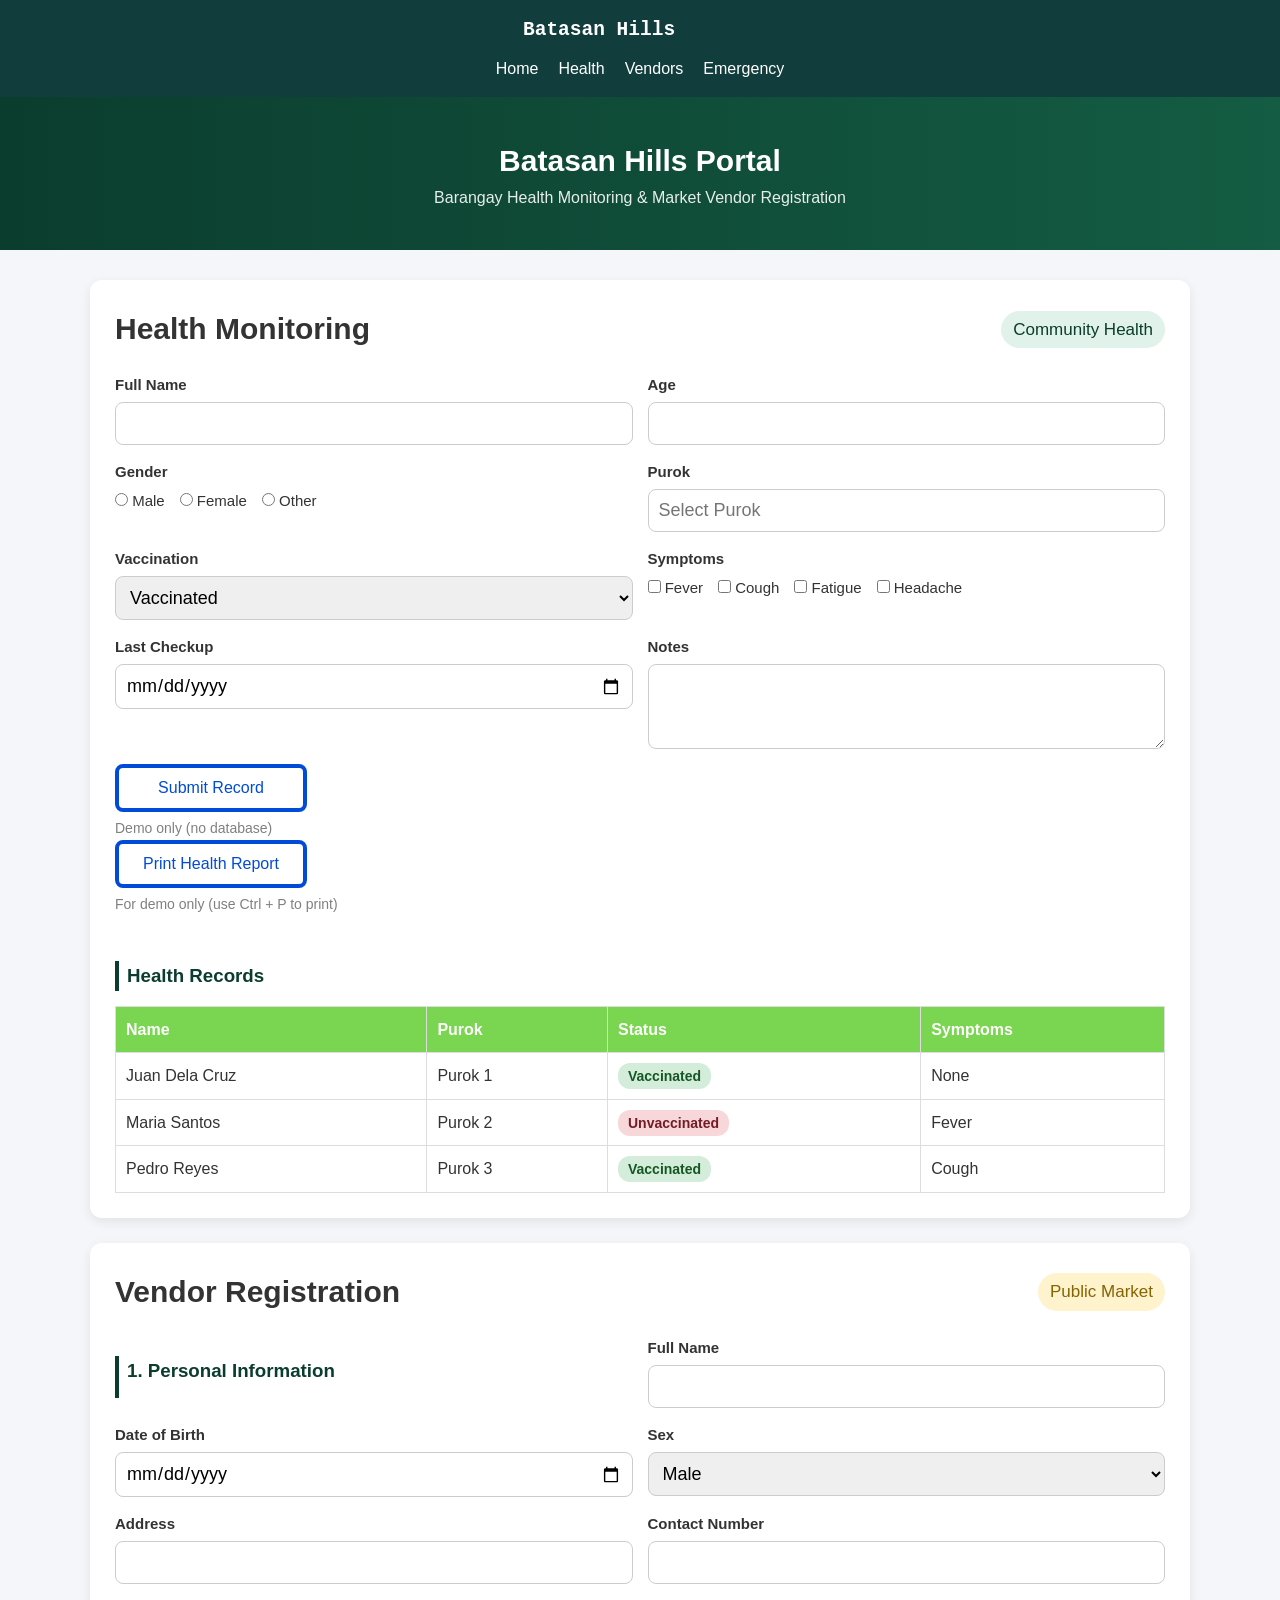
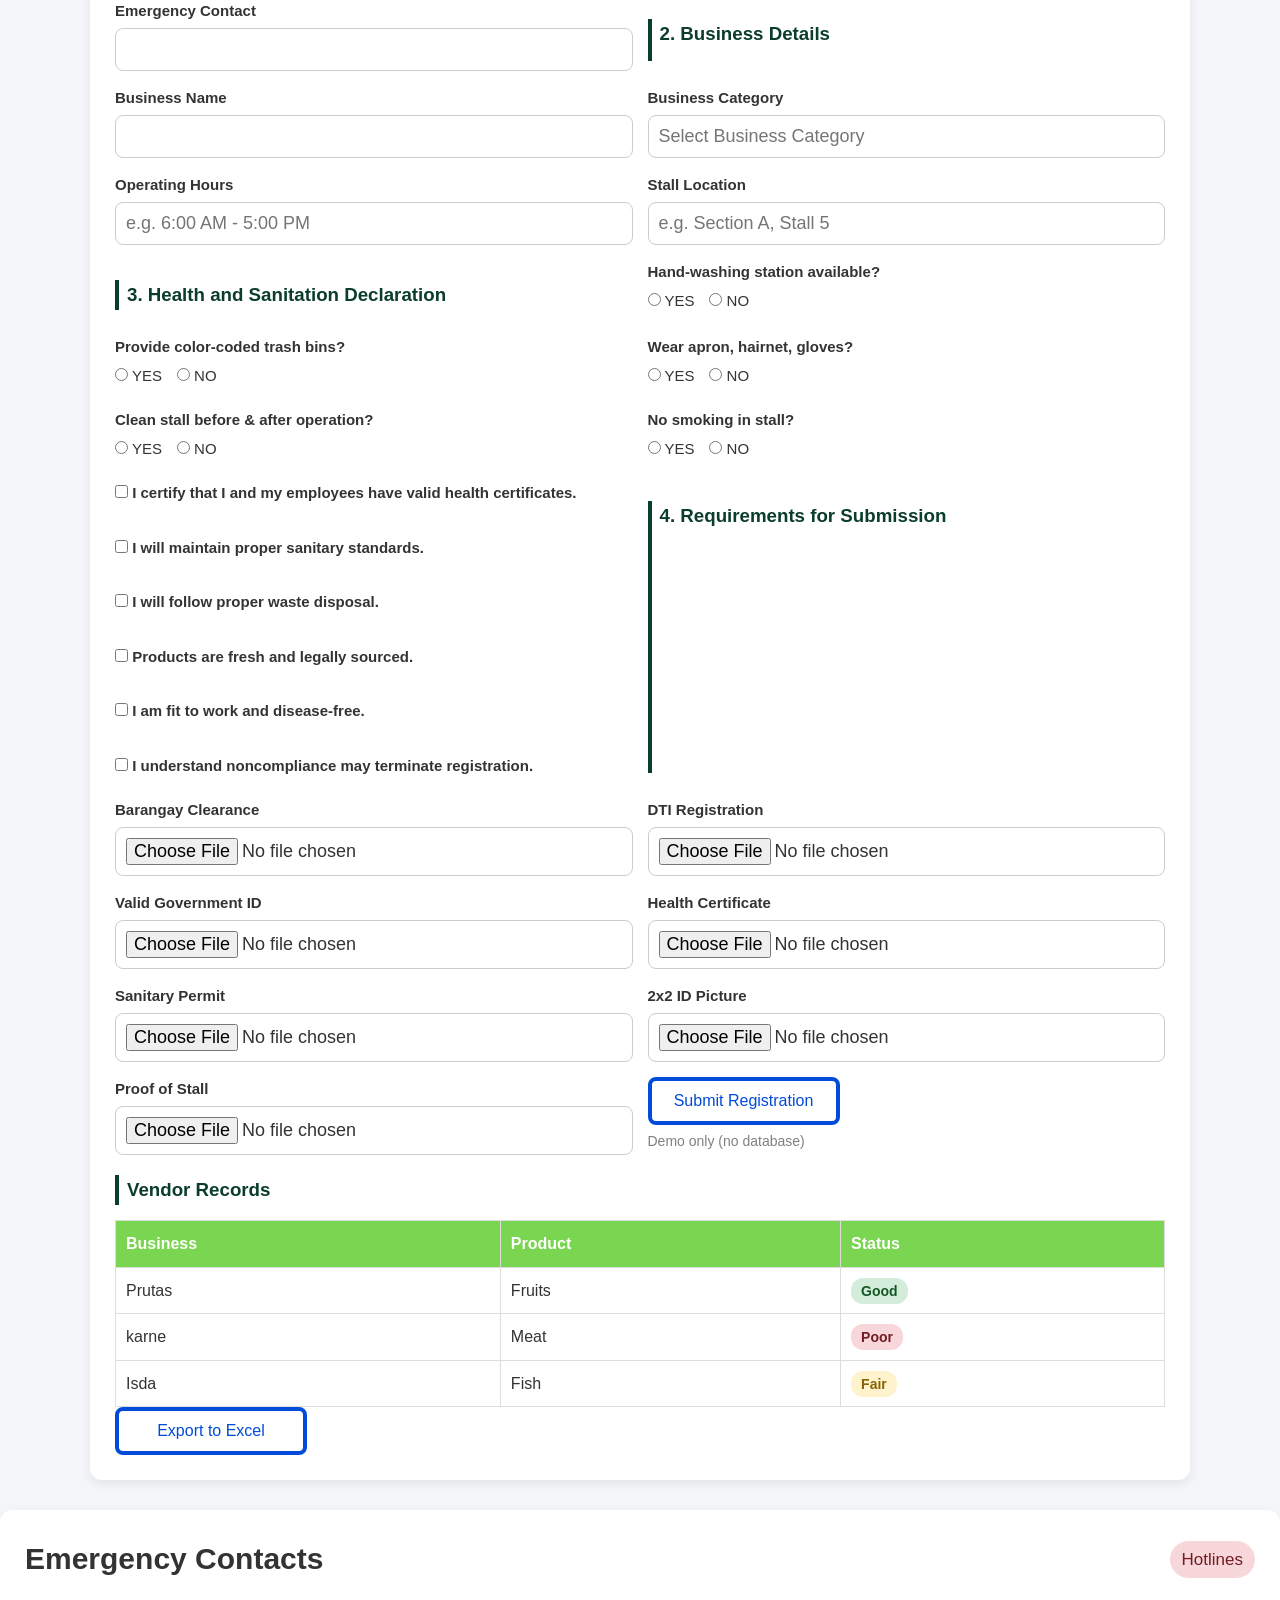
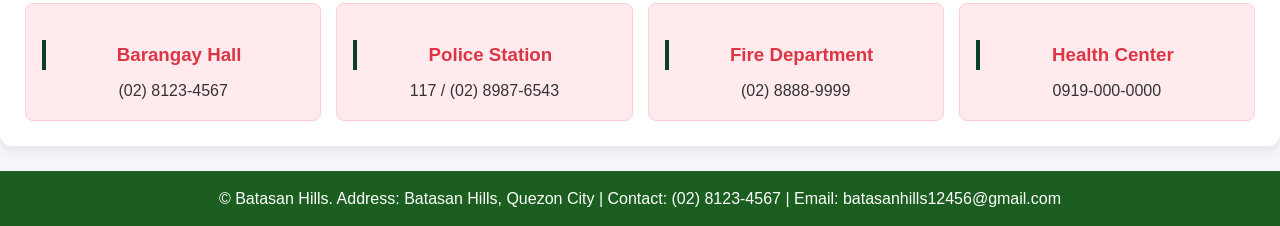
==== index.html @ 8597ee31 "feat: add form submission" ====
<!DOCTYPE html>
<html lang="en">
<head>
    <meta charset="UTF-8">
    <meta name="viewport" content="width=device-width, initial-scale=1.0">
    <title>Batasan Hills Portal</title>
    <link rel="stylesheet" href="style.css">
</head>
<body>

<nav class="navbar">
    <h2>Batasan Hills</h2>
    <ul>
        <li><a href="#home" class="nav-item"><span>Home</span></a></li>
        <li><a href="#health" class="nav-item"><span>Health</span></a></li>
        <li><a href="#vendors" class="nav-item"><span>Vendors</span></a></li>
        <li><a href="#emergency" class="nav-item"><span>Emergency</span></a></li>
    </ul>
</nav>

<header class="hero" id="home">
    <h1>Batasan Hills Portal</h1>
    <p>Barangay Health Monitoring & Market Vendor Registration</p>
</header>

<main class="container">

    <section class="card" id="health">
        <div class="section-header">
            <h2>Health Monitoring</h2>
            <span class="badge">Community Health</span>
        </div>

        <form class="form-grid">
            
            <div class="form-group">
                <label>Full Name</label>
                <input type="text" name="full_name" required>
            </div>

            <div class="form-group">
                <label>Age</label>
                <input type="number" name="age" min="1" max="120">
            </div>

            <div class="form-group full">
                <label>Gender</label>
                <div class="inline">
                    <label><input type="radio" name="gender" value="male"> Male</label>
                    <label><input type="radio" name="gender" value="female"> Female</label>
                    <label><input type="radio" name="gender" value="other"> Other</label>
                </div>
            </div>
            <div class="form-group">
                <label for="purok">Purok</label>
                <input list="purok" id="purok" placeholder="Select Purok" name="purok" required>
                <datalist id="purok">
                    <option value="Purok 1">
                    <option value="Purok 2">
                    <option value="Purok 3">
                    <option value="Purok 4">
                    <option value="Purok 5">
                </datalist>
            </div>

            <div class="form-group">
                <label>Vaccination</label>
                <select name="vaccination">
                    <option value="vaccinated">Vaccinated</option>
                    <option value="unvaccinated">Unvaccinated</option>
                </select>
            </div>

            <div class="form-group full">
                <label>Symptoms</label>
                <div class="inline">
                    <label><input type="checkbox" name="symptoms" value="fever"> Fever</label>
                    <label><input type="checkbox" name="symptoms" value="cough"> Cough</label>
                    <label><input type="checkbox" name="symptoms" value="fatigue"> Fatigue</label>
                    <label><input type="checkbox" name="symptoms" value="headache"> Headache</label>
                </div>
            </div>

            <div class="form-group">
                <label for="last_checkup">Last Checkup</label>
                <input type="date" id="last_checkup" name="last_checkup">
            </div>

            <div class="form-group full">
                <label for="health_notes">Notes</label>
                <textarea id="health_notes" name="notes" rows="3"></textarea>
            </div>

            <div class="form-group full">
                <button type="submit" class="btn">
                    Submit Record
                    <span></span>
                    <span></span>
                    <span></span>
                    <span></span>
                </button>
                <p class="note">Demo only (no database)</p>
            </div>
        </form>
        <div>
            <button class="btn">
                Print Health Report
                <span></span>
                <span></span>
                <span></span>
                <span></span>
            </button>
            <p class="note">For demo only (use Ctrl + P to print)</p>
        </div>
        <br>
        <h3>Health Records</h3>
        <table>
            <tr>
                <th>Name</th>
                <th>Purok</th>
                <th>Status</th>
                <th>Symptoms</th>
            </tr>
            <tr>
                <td>Juan Dela Cruz</td>
                <td>Purok 1</td>
                <td><span class="status good">Vaccinated</span></td>
                <td>None</td>
            </tr>
            <tr>
                <td>Maria Santos</td>
                <td>Purok 2</td>
                <td><span class="status bad">Unvaccinated</span></td>
                <td>Fever</td>
            </tr>
            <tr>
                <td>Pedro Reyes</td>
                <td>Purok 3</td>
                <td><span class="status good">Vaccinated</span></td>
                <td>Cough</td>
            </tr>
        </table>
    </section>

<section class="card" id="vendors">
    <div class="section-header">
        <h2>Vendor Registration</h2>
        <span class="badge market-badge">Public Market</span>
    </div>

    <form class="form-grid">
        <h3 class="full">1. Personal Information</h3>

        <div class="form-group">
            <label>Full Name</label>
            <input type="text" required>
        </div>

        <div class="form-group">
            <label>Date of Birth</label>
            <input type="date" required>
        </div>

        <div class="form-group">
            <label>Sex</label>
            <select>
                <option>Male</option>
                <option>Female</option>
                <option>Other</option>
            </select>
        </div>

        <div class="form-group full">
            <label>Address</label>
            <input type="text" required>
        </div>

        <div class="form-group">
            <label>Contact Number</label>
            <input type="tel">
        </div>

        <div class="form-group">
            <label>Emergency Contact</label>
            <input type="tel">
        </div>

        <h3>2. Business Details</h3>

        <div class="form-group">
            <label>Business Name</label>
            <input type="text" name="business_name">
        </div>

        <div class="form-group">
            <label for="businessCategory">Business Category</label>
            <input list="businessCategory" id="businessCategory" placeholder="Select Business Category" name="business_category">
            <datalist id="businessCategory">
                <option value="Isda">
                <option value="Prutas">
                <option value="Gulay">
                <option value="Karne">
                <option value="Others">
            </datalist>
        </div>

        <div class="form-group">
            <label>Operating Hours</label>
            <input type="text" name="operating_hours" placeholder="e.g. 6:00 AM - 5:00 PM">
        </div>
        <div class="form-group full">
            <label>Stall Location</label>
            <input type="text" placeholder="e.g. Section A, Stall 5">
        </div>
    <h3>3. Health and Sanitation Declaration</h3>
        <div class="form-group full">
            <label>Hand-washing station available?</label>
            <div class="inline">
                <label><input type="radio" name="wash"> YES</label>
                <label><input type="radio" name="wash"> NO</label>
            </div>
        </div>

        <div class="form-group full">
            <label>Provide color-coded trash bins?</label>
            <div class="inline">
                <label><input type="radio" name="trash"> YES</label>
                <label><input type="radio" name="trash"> NO</label>
            </div>
        </div>

        <div class="form-group full">
            <label>Wear apron, hairnet, gloves?</label>
            <div class="inline">
                <label><input type="radio" name="ppe"> YES</label>
                <label><input type="radio" name="ppe"> NO</label>
            </div>
        </div>

        <div class="form-group full">
            <label>Clean stall before & after operation?</label>
            <div class="inline">
                <label><input type="radio" name="clean"> YES</label>
                <label><input type="radio" name="clean"> NO</label>
            </div>
        </div>

        <div class="form-group full">
            <label>No smoking in stall?</label>
            <div class="inline">
                <label><input type="radio" name="smoke"> YES</label>
                <label><input type="radio" name="smoke"> NO</label>
            </div>
        </div>

        <div class="form-group full">
            <label><input type="checkbox"> I certify that I and my employees have valid health certificates.</label><br>
            <label><input type="checkbox"> I will maintain proper sanitary standards.</label><br>
            <label><input type="checkbox"> I will follow proper waste disposal.</label><br>
            <label><input type="checkbox"> Products are fresh and legally sourced.</label><br>
            <label><input type="checkbox"> I am fit to work and disease-free.</label><br>
            <label><input type="checkbox"> I understand noncompliance may terminate registration.</label>
        </div>
        <h3>4. Requirements for Submission</h3>
        <div class="form-group">
            <label>Barangay Clearance</label>
            <input type="file">
        </div>

        <div class="form-group">
            <label>DTI Registration</label>
            <input type="file">
        </div>

        <div class="form-group">
            <label>Valid Government ID</label>
            <input type="file">
        </div>

        <div class="form-group">
            <label>Health Certificate</label>
            <input type="file">
        </div>

        <div class="form-group">
            <label>Sanitary Permit</label>
            <input type="file">
        </div>

        <div class="form-group">
            <label>2x2 ID Picture</label>
            <input type="file" accept="image/*">
        </div>

        <div class="form-group">
            <label>Proof of Stall</label>
            <input type="file" accept="image/*">
        </div>

        <div class="form-group full">
            <button class="btn">
                Submit Registration
                <span></span>
                <span></span>
                <span></span>
                <span></span>
            </button>
            <p class="note">Demo only (no database)</p>
        </div>
    </form>
    <h3>Vendor Records</h3>
        <table>
            <tr>
                <th>Business</th>
                <th>Product</th>
                <th>Status</th>
            </tr>
            <tr>
                <td>Prutas</td>
                <td>Fruits</td>
                <td><span class="status good">Good</span></td>
            </tr>
            <tr>
                <td>karne</td>
                <td>Meat</td>
                <td><span class="status bad">Poor</span></td>
            </tr>
            <tr>
                <td>Isda</td>
                <td>Fish</td>
                <td><span class="status warning">Fair</span></td>
            </tr>
        </table>
        <button class="btn">
            Export to Excel
            <span></span>
            <span></span>
            <span></span>
            <span></span>
        </button>
    </section>

</main>
<section class="card" id="emergency">
        <div class="section-header">
            <h2>Emergency Contacts</h2>
            <span class="badge emergency-badge">Hotlines</span>
        </div>
        <div class="emergency-grid">
            <div class="emergency-card">
                <h3>Barangay Hall</h3>
                <p>(02) 8123-4567</p>
            </div>
            <div class="emergency-card">
                <h3>Police Station</h3>
                <p>117 / (02) 8987-6543</p>
            </div>
            <div class="emergency-card">
                <h3>Fire Department</h3>
                <p>(02) 8888-9999</p>
            </div>
            <div class="emergency-card">
                <h3>Health Center</h3>
                <p>0919-000-0000</p>
            </div>
        </div>
    </section>
<footer class="footer">
    <p>&copy; Batasan Hills.
        Address: Batasan Hills, Quezon City | Contact: (02) 8123-4567 | Email: batasanhills12456@gmail.com
    </p>
</footer>
</body>
</html>
---- style.css ----
* {
    margin: 0;
    padding: 0;
    box-sizing: border-box;
    font-family: "Segoe UI", Arial, sans-serif;
}
html {
    scroll-behavior: smooth;
}
body {
    background: #f4f6f9;
    color: #333;
    line-height: 1.6;
}
.navbar {
    background: #113d3d;
    color: #fff;
    display: flex;
    justify-content: space-between;
    padding: 15px 30px;
    align-items: center;
}
.navbar h2 {
    font-family: monospace;
    width: 20ch;
    text-wrap: nowrap;
    overflow: hidden;
    animation: typing 2s steps(20) infinite alternate-reverse;
}
@keyframes typing {
    from {
        width: 0;
    }
}
.navbar ul {
    display: flex;
    gap: 20px;
}
.navbar ul a {
    text-decoration: none;
    color: #fff;
}
.navbar ul li {
    list-style: none;
    cursor: pointer;
}
.nav-item {
    position: relative;
    display: block;
    overflow: hidden;
    transition: 0.3s;
}
.nav-item::after{
    content: "";
    position: absolute;
    inset: 0;
    background: #41cca9;
    clip-path: polygon(0% 0%, 100% 0%, 100% 0%, 0% 0%);
    transition: 0.4s cubic-bezier(0.4, 0, 0.2, 1);
    z-index: 1;
}
.nav-item:hover::after {
    clip-path: polygon(0% 0%, 100% 0%, 100% 100%, 0% 100%);
}

.hero {
    background: linear-gradient(to right, #0b3d2e, #145c43);
    color: #fff;
    padding: 40px;
    text-align: center;
}
.hero h1 {
    font-size: 30px;
}
.hero p {
    opacity: 0.9;
}
.container {
    width: 90%;
    max-width: 1100px;
    margin: 30px auto;
}
.card {
    background: #fff;
    padding: 25px;
    border-radius: 12px;
    box-shadow: 0 4px 12px rgba(0,0,0,0.08);
    margin-bottom: 25px;
}
.section-header {
    display: flex;
    justify-content: space-between;
    align-items: center;
    margin-bottom: 20px;
}
.section-header h2 {
    font-size: 30px;
}
.badge {
    background: #e0f2e9;
    color: #0b3d2e;
    padding: 5px 12px;
    border-radius: 20px;
    font-size: 17px;
}
.market-badge {
    background: #fff3cd;
    color: #856404;
}
.emergency-badge {
    background: #f8d7da;
    color: #721c24;
}
.form-grid {
    display: grid;
    grid-template-columns: repeat(2, 1fr);
    gap: 15px;
}
.form-group {
    display: flex;
    flex-direction: column;
}
.form-group.full {
    grid-column: span 2;
}
label {
    font-size: 15px;
    margin-bottom: 5px;
    font-weight: 600;
}
input, select, textarea {
    padding: 10px;
    border-radius: 8px;
    border: 1px solid #ccc;
    font-size: 18px;
    transition: 0.2s;
}
.inline {
    display: flex;
    gap: 15px;
    flex-wrap: wrap;
}

.inline label {
    font-weight: normal;
}

h3 {
    margin-top: 20px;
    margin-bottom: 10px;
    color: #0b3d2e;
    border-left: 4px solid #0b3d2e;
    padding-left: 8px;
}
/* Button Wave Hover Effect */
.btn {
    color: #004bd8;
    font-size: 16px;
    border: 0.3em solid #004bd8;
    border-radius: 0.5em;
    width: 12em;
    height: 3em;
    background: transparent;
    cursor: pointer;
    position: relative;
    overflow: hidden;
    z-index: 1;
    transition: 0.5s;
}
.btn span {
    position: absolute;
    width: 25%;
    height: 100%;
    transition: 0.5s;
    background-color: #004bd8;
    transform: translateY(150%);
    border-radius: 50%;
    z-index: -1;
    left: calc((var(--n) - 1) * 25%);
    transition-delay: calc((var(--n) - 1) * 0.1s);
}
.btn:hover{
    color: #fff;
}
.btn:hover span {
    transform: translateY(0) scale(2);
}
.btn span:nth-child(1) {
    --n : 1;
}
.btn span:nth-child(2) {
    --n : 2;
}
.btn span:nth-child(3) {
    --n : 3;
}
.btn span:nth-child(4) {
    --n : 4;
}
.note {
    font-size: 14px;
    color: #888;
    margin-top: 5px;
}
table {
    width: 100%;
    border-collapse: collapse;
    margin-top: 15px;
}

table th, table td {
    padding: 10px;
    border-bottom: 1px solid #dddddd;
    text-align: left;
}
table th {
    background: #7ad550;
}
.status {
    padding: 5px 10px;
    border-radius: 12px;
    font-size: 14px;
    font-weight: bold;
    color: #fff;
}
.status.good {
    background: #d4edda;
    color: #155724;
}

.status.bad {
    background: #f8d7da;
    color: #721c24;
}
.status.warning {
    background: #fff3cd;
    color: #856404;
}
.emergency-grid {
    display: grid;
    grid-template-columns: repeat(auto-fit, minmax(200px, 1fr));
    gap: 15px;
}
@media (max-width: 768px) {
    .form-grid {
        grid-template-columns: 1fr;
    }
}
    .form-group.full {
        grid-column: span 1;
    }
    .navbar {
        flex-direction: column;
        gap: 10px;
    }
th {
    background: #33b89c;
    color: white;
}
th, td {
    padding: 10px;
    border: 1px solid #ddd;
}
tr:hover {
    background: #e3f2fd;
}
.bad {
    background: #c62828;
}
.warning {
    background: #f9a825;
}
.emergency-card {
    background: #ffebee;
    border: 1px solid #ffcdd2;
    padding: 1rem;
    border-radius: 8px;
    text-align: center;
}
.emergency-card h3 { color: #dc3545; margin-bottom: 0.5rem; }
footer {
    text-align: center;
    padding: 15px;
    background: #1b5e20;
    color: white;
}
.note {
    font-size: 14px;
    color: gray;
}
@media (max-width: 700px) {
    .form-group {
        flex: 1 1 100%;
    }
}
@media print {
    button {
        display: none;
    }
    .card {
        box-shadow: none;
        border: 1px solid #ccc;
    }
}
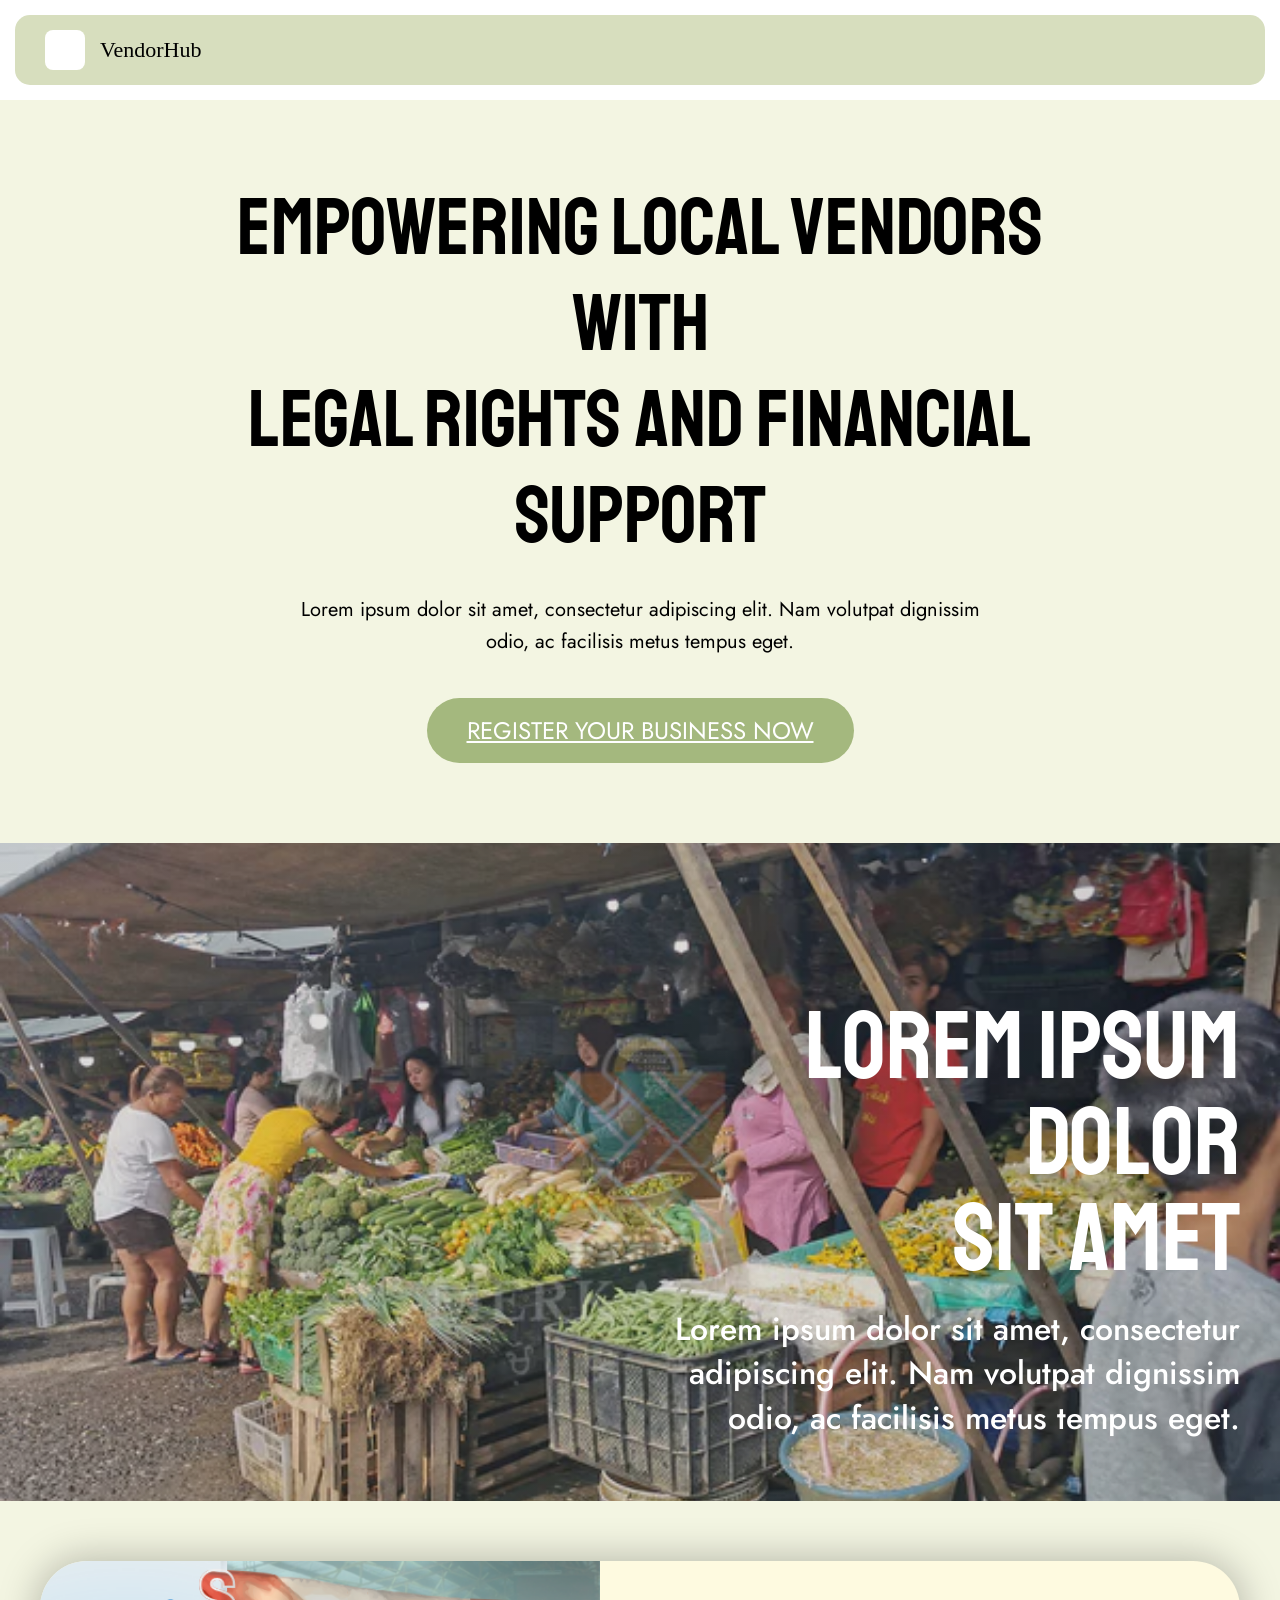
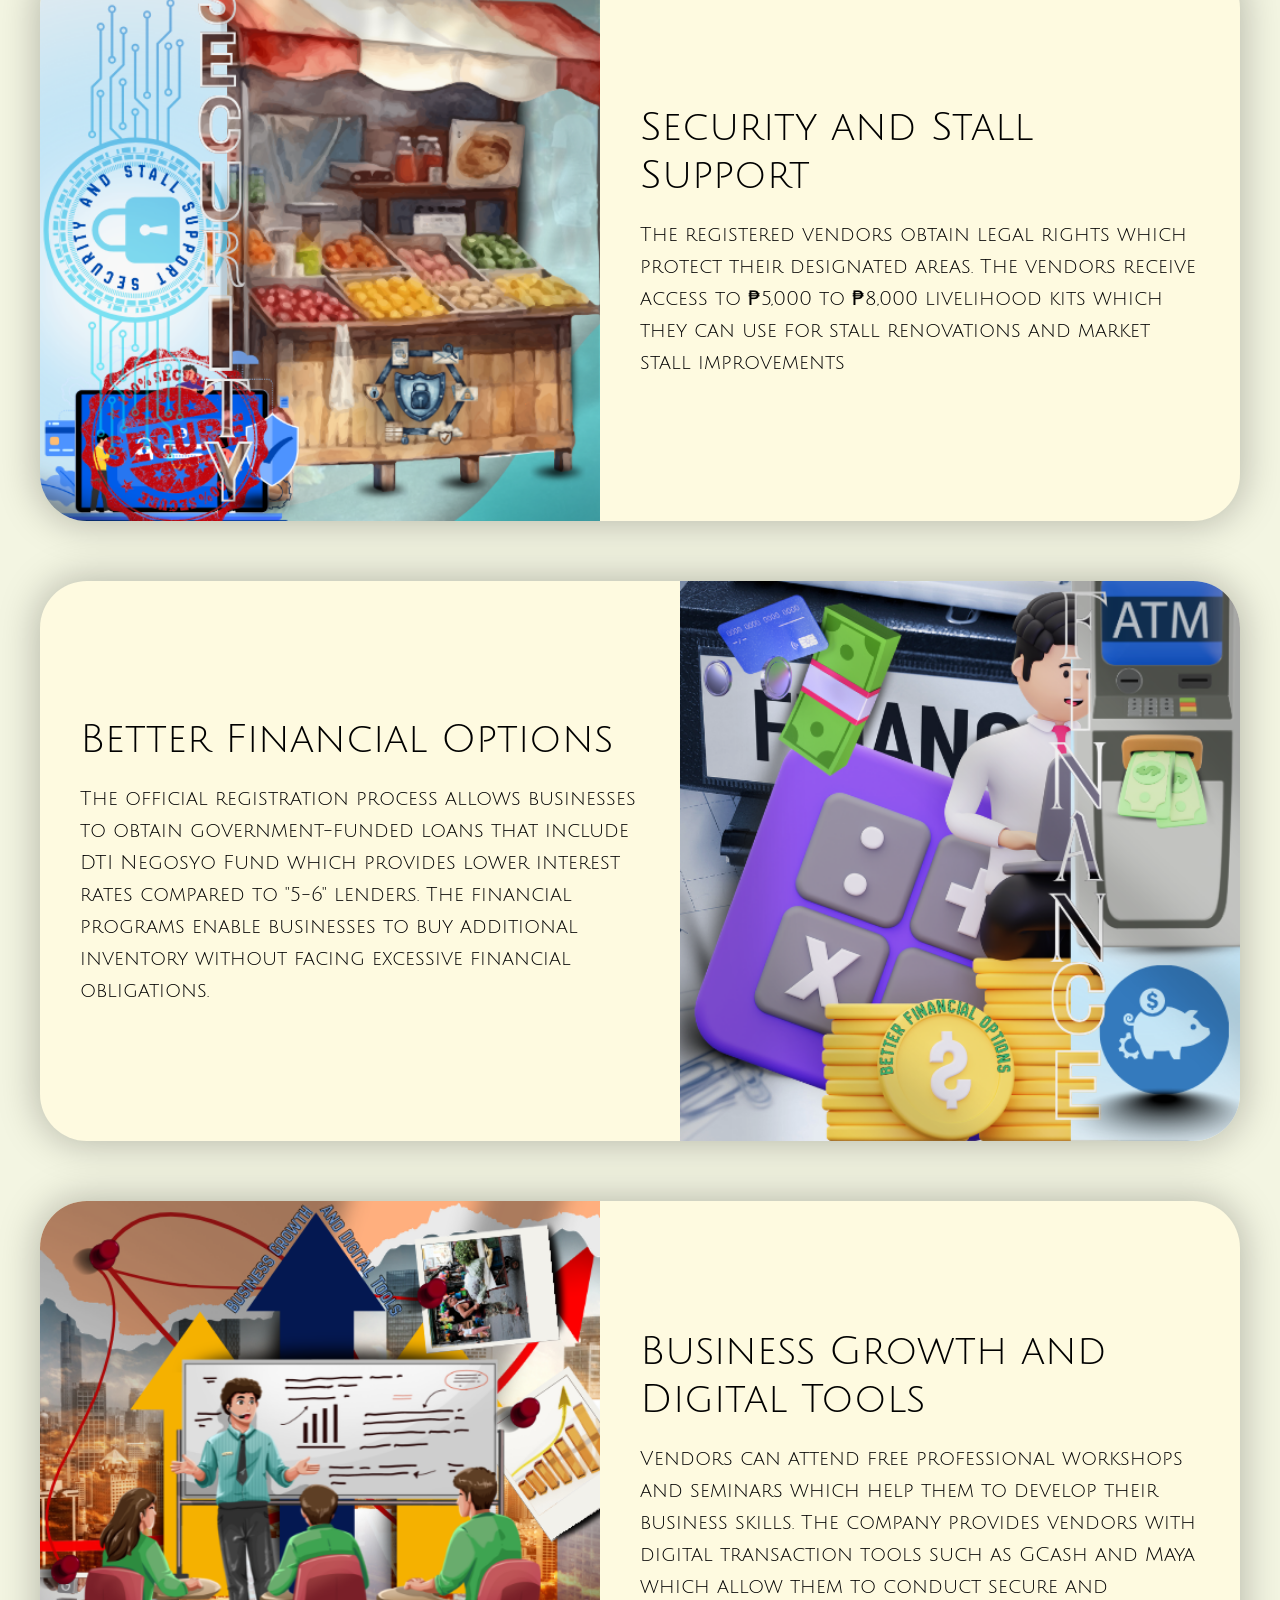
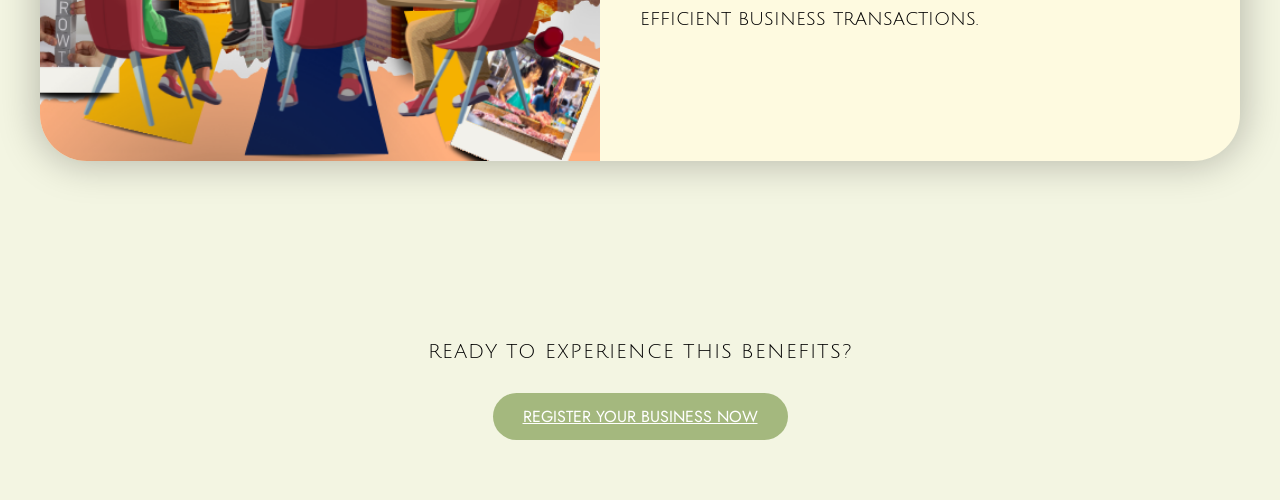
==== commit 55e3db1b: "feat: add unfinished homepage and graph (for testing purposes only)" ====
--- a/index.html
+++ b/index.html
@@ -1,374 +1,79 @@
-<!DOCTYPE html>
-<html lang="en">
-<head>
-    <meta charset="UTF-8">
-    <meta name="viewport" content="width=device-width, initial-scale=1.0">
-    <title>Batasan Hills Portal</title>
-    <link rel="stylesheet" href="style.css">
-</head>
-<body>
-
-<nav class="navbar">
-    <h2>Batasan Hills</h2>
-    <ul>
-        <li><a href="#home" class="nav-item"><span>Home</span></a></li>
-        <li><a href="#health" class="nav-item"><span>Health</span></a></li>
-        <li><a href="#vendors" class="nav-item"><span>Vendors</span></a></li>
-        <li><a href="#emergency" class="nav-item"><span>Emergency</span></a></li>
-    </ul>
-</nav>
-
-<header class="hero" id="home">
-    <h1>Batasan Hills Portal</h1>
-    <p>Barangay Health Monitoring & Market Vendor Registration</p>
-</header>
-
-<main class="container">
-
-    <section class="card" id="health">
-        <div class="section-header">
-            <h2>Health Monitoring</h2>
-            <span class="badge">Community Health</span>
-        </div>
-
-        <form class="form-grid">
-            
-            <div class="form-group">
-                <label>Full Name</label>
-                <input type="text" name="full_name" required>
-            </div>
-
-            <div class="form-group">
-                <label>Age</label>
-                <input type="number" name="age" min="1" max="120">
-            </div>
-
-            <div class="form-group full">
-                <label>Gender</label>
-                <div class="inline">
-                    <label><input type="radio" name="gender" value="male"> Male</label>
-                    <label><input type="radio" name="gender" value="female"> Female</label>
-                    <label><input type="radio" name="gender" value="other"> Other</label>
-                </div>
-            </div>
-            <div class="form-group">
-                <label for="purok">Purok</label>
-                <input list="purok" id="purok" placeholder="Select Purok" name="purok" required>
-                <datalist id="purok">
-                    <option value="Purok 1">
-                    <option value="Purok 2">
-                    <option value="Purok 3">
-                    <option value="Purok 4">
-                    <option value="Purok 5">
-                </datalist>
-            </div>
-
-            <div class="form-group">
-                <label>Vaccination</label>
-                <select name="vaccination">
-                    <option value="vaccinated">Vaccinated</option>
-                    <option value="unvaccinated">Unvaccinated</option>
-                </select>
-            </div>
-
-            <div class="form-group full">
-                <label>Symptoms</label>
-                <div class="inline">
-                    <label><input type="checkbox" name="symptoms" value="fever"> Fever</label>
-                    <label><input type="checkbox" name="symptoms" value="cough"> Cough</label>
-                    <label><input type="checkbox" name="symptoms" value="fatigue"> Fatigue</label>
-                    <label><input type="checkbox" name="symptoms" value="headache"> Headache</label>
-                </div>
-            </div>
-
-            <div class="form-group">
-                <label for="last_checkup">Last Checkup</label>
-                <input type="date" id="last_checkup" name="last_checkup">
-            </div>
-
-            <div class="form-group full">
-                <label for="health_notes">Notes</label>
-                <textarea id="health_notes" name="notes" rows="3"></textarea>
-            </div>
-
-            <div class="form-group full">
-                <button type="submit" class="btn">
-                    Submit Record
-                    <span></span>
-                    <span></span>
-                    <span></span>
-                    <span></span>
-                </button>
-                <p class="note">Demo only (no database)</p>
-            </div>
-        </form>
-        <div>
-            <button class="btn">
-                Print Health Report
-                <span></span>
-                <span></span>
-                <span></span>
-                <span></span>
-            </button>
-            <p class="note">For demo only (use Ctrl + P to print)</p>
-        </div>
-        <br>
-        <h3>Health Records</h3>
-        <table>
-            <tr>
-                <th>Name</th>
-                <th>Purok</th>
-                <th>Status</th>
-                <th>Symptoms</th>
-            </tr>
-            <tr>
-                <td>Juan Dela Cruz</td>
-                <td>Purok 1</td>
-                <td><span class="status good">Vaccinated</span></td>
-                <td>None</td>
-            </tr>
-            <tr>
-                <td>Maria Santos</td>
-                <td>Purok 2</td>
-                <td><span class="status bad">Unvaccinated</span></td>
-                <td>Fever</td>
-            </tr>
-            <tr>
-                <td>Pedro Reyes</td>
-                <td>Purok 3</td>
-                <td><span class="status good">Vaccinated</span></td>
-                <td>Cough</td>
-            </tr>
-        </table>
-    </section>
-
-<section class="card" id="vendors">
-    <div class="section-header">
-        <h2>Vendor Registration</h2>
-        <span class="badge market-badge">Public Market</span>
-    </div>
-
-    <form class="form-grid">
-        <h3 class="full">1. Personal Information</h3>
-
-        <div class="form-group">
-            <label>Full Name</label>
-            <input type="text" required>
-        </div>
-
-        <div class="form-group">
-            <label>Date of Birth</label>
-            <input type="date" required>
-        </div>
-
-        <div class="form-group">
-            <label>Sex</label>
-            <select>
-                <option>Male</option>
-                <option>Female</option>
-                <option>Other</option>
-            </select>
-        </div>
-
-        <div class="form-group full">
-            <label>Address</label>
-            <input type="text" required>
-        </div>
-
-        <div class="form-group">
-            <label>Contact Number</label>
-            <input type="tel">
-        </div>
-
-        <div class="form-group">
-            <label>Emergency Contact</label>
-            <input type="tel">
-        </div>
-
-        <h3>2. Business Details</h3>
-
-        <div class="form-group">
-            <label>Business Name</label>
-            <input type="text" name="business_name">
-        </div>
-
-        <div class="form-group">
-            <label for="businessCategory">Business Category</label>
-            <input list="businessCategory" id="businessCategory" placeholder="Select Business Category" name="business_category">
-            <datalist id="businessCategory">
-                <option value="Isda">
-                <option value="Prutas">
-                <option value="Gulay">
-                <option value="Karne">
-                <option value="Others">
-            </datalist>
-        </div>
-
-        <div class="form-group">
-            <label>Operating Hours</label>
-            <input type="text" name="operating_hours" placeholder="e.g. 6:00 AM - 5:00 PM">
-        </div>
-        <div class="form-group full">
-            <label>Stall Location</label>
-            <input type="text" placeholder="e.g. Section A, Stall 5">
-        </div>
-    <h3>3. Health and Sanitation Declaration</h3>
-        <div class="form-group full">
-            <label>Hand-washing station available?</label>
-            <div class="inline">
-                <label><input type="radio" name="wash"> YES</label>
-                <label><input type="radio" name="wash"> NO</label>
-            </div>
-        </div>
-
-        <div class="form-group full">
-            <label>Provide color-coded trash bins?</label>
-            <div class="inline">
-                <label><input type="radio" name="trash"> YES</label>
-                <label><input type="radio" name="trash"> NO</label>
-            </div>
-        </div>
-
-        <div class="form-group full">
-            <label>Wear apron, hairnet, gloves?</label>
-            <div class="inline">
-                <label><input type="radio" name="ppe"> YES</label>
-                <label><input type="radio" name="ppe"> NO</label>
-            </div>
-        </div>
-
-        <div class="form-group full">
-            <label>Clean stall before & after operation?</label>
-            <div class="inline">
-                <label><input type="radio" name="clean"> YES</label>
-                <label><input type="radio" name="clean"> NO</label>
-            </div>
-        </div>
-
-        <div class="form-group full">
-            <label>No smoking in stall?</label>
-            <div class="inline">
-                <label><input type="radio" name="smoke"> YES</label>
-                <label><input type="radio" name="smoke"> NO</label>
-            </div>
-        </div>
-
-        <div class="form-group full">
-            <label><input type="checkbox"> I certify that I and my employees have valid health certificates.</label><br>
-            <label><input type="checkbox"> I will maintain proper sanitary standards.</label><br>
-            <label><input type="checkbox"> I will follow proper waste disposal.</label><br>
-            <label><input type="checkbox"> Products are fresh and legally sourced.</label><br>
-            <label><input type="checkbox"> I am fit to work and disease-free.</label><br>
-            <label><input type="checkbox"> I understand noncompliance may terminate registration.</label>
-        </div>
-        <h3>4. Requirements for Submission</h3>
-        <div class="form-group">
-            <label>Barangay Clearance</label>
-            <input type="file">
-        </div>
-
-        <div class="form-group">
-            <label>DTI Registration</label>
-            <input type="file">
-        </div>
-
-        <div class="form-group">
-            <label>Valid Government ID</label>
-            <input type="file">
-        </div>
-
-        <div class="form-group">
-            <label>Health Certificate</label>
-            <input type="file">
-        </div>
-
-        <div class="form-group">
-            <label>Sanitary Permit</label>
-            <input type="file">
-        </div>
-
-        <div class="form-group">
-            <label>2x2 ID Picture</label>
-            <input type="file" accept="image/*">
-        </div>
-
-        <div class="form-group">
-            <label>Proof of Stall</label>
-            <input type="file" accept="image/*">
-        </div>
-
-        <div class="form-group full">
-            <button class="btn">
-                Submit Registration
-                <span></span>
-                <span></span>
-                <span></span>
-                <span></span>
-            </button>
-            <p class="note">Demo only (no database)</p>
-        </div>
-    </form>
-    <h3>Vendor Records</h3>
-        <table>
-            <tr>
-                <th>Business</th>
-                <th>Product</th>
-                <th>Status</th>
-            </tr>
-            <tr>
-                <td>Prutas</td>
-                <td>Fruits</td>
-                <td><span class="status good">Good</span></td>
-            </tr>
-            <tr>
-                <td>karne</td>
-                <td>Meat</td>
-                <td><span class="status bad">Poor</span></td>
-            </tr>
-            <tr>
-                <td>Isda</td>
-                <td>Fish</td>
-                <td><span class="status warning">Fair</span></td>
-            </tr>
-        </table>
-        <button class="btn">
-            Export to Excel
-            <span></span>
-            <span></span>
-            <span></span>
-            <span></span>
-        </button>
-    </section>
-
-</main>
-<section class="card" id="emergency">
-        <div class="section-header">
-            <h2>Emergency Contacts</h2>
-            <span class="badge emergency-badge">Hotlines</span>
-        </div>
-        <div class="emergency-grid">
-            <div class="emergency-card">
-                <h3>Barangay Hall</h3>
-                <p>(02) 8123-4567</p>
-            </div>
-            <div class="emergency-card">
-                <h3>Police Station</h3>
-                <p>117 / (02) 8987-6543</p>
-            </div>
-            <div class="emergency-card">
-                <h3>Fire Department</h3>
-                <p>(02) 8888-9999</p>
-            </div>
-            <div class="emergency-card">
-                <h3>Health Center</h3>
-                <p>0919-000-0000</p>
-            </div>
-        </div>
-    </section>
-<footer class="footer">
-    <p>&copy; Batasan Hills.
-        Address: Batasan Hills, Quezon City | Contact: (02) 8123-4567 | Email: batasanhills12456@gmail.com
-    </p>
-</footer>
-</body>
-</html>+<!DOCTYPE html>
+<html lang="en">
+<head>
+    <meta charset="UTF-8">
+    <meta name="viewport" content="width=device-width, initial-scale=1.0">
+    <title>VendorHub - Empowering Local Vendors</title>
+    <link rel="stylesheet" href="styles.css">
+    <link rel="stylesheet" href="homepage.css">
+</head>
+<body>
+    <div class="top-header">
+        <div class="logo-placeholder"></div>
+        <h2>VendorHub</h2>
+    </div>
+
+    <div class="landing-page">
+        <div class="headline-section">
+            <h1 class="main-headline">Empowering Local Vendors with <br>Legal Rights and Financial Support</h1>
+            <p class="subtitle-text">Lorem ipsum dolor sit amet, consectetur adipiscing elit. Nam volutpat dignissim odio, ac facilisis metus tempus eget.</p>
+            <a href="pvrs.html" class="cta-button">REGISTER YOUR BUSINESS NOW</a>
+        </div>
+
+        <div class="hero-section">
+            <div class="hero-overlay"></div>
+            <img src="assets/pic2.png" alt="Vendor Market" class="hero-image">
+            <div class="hero-content">
+                <h1 class="hero-title">LOREM IPSUM DOLOR<br>SIT AMET</h1>
+                <p class="hero-subtitle">Lorem ipsum dolor sit amet, consectetur adipiscing elit. Nam volutpat dignissim odio, ac facilisis metus tempus eget.</p>
+            </div>
+        </div>
+
+        
+
+        <!-- Cards Section -->
+        <div class="cards-container">
+            <!-- Card 1 - Image Left -->
+            <div class="card card-1">
+                <div class="card-image">
+                    <img src="assets/1.png" alt="Security and Stall Support">
+                </div>
+                <div class="card-content">
+                    <h3>Security and Stall Support</h3>
+                    <p>The registered vendors obtain legal rights which protect their designated areas. The vendors receive access to ₱5,000 to ₱8,000 livelihood kits which they can use for stall renovations and market stall improvements</p>
+                </div>
+            </div>
+
+            <!-- Card 2 - Image Right -->
+            <div class="card card-2">
+                <div class="card-content">
+                    <h3>Better Financial Options</h3>
+                    <p>The official registration process allows businesses to obtain government-funded loans that include DTI Negosyo Fund which provides lower interest rates compared to "5-6" lenders. The financial programs enable businesses to buy additional inventory without facing excessive financial obligations.</p>
+                </div>
+                <div class="card-image">
+                    <img src="assets/2.png" alt="Better Financial Options">
+                </div>
+            </div>
+
+            <!-- Card 3 - Image Left -->
+            <div class="card card-1">
+                <div class="card-image">
+                    <img src="assets/5.png" alt="Business Growth and Digital Tools">
+                </div>
+                <div class="card-content">
+                    <h3>Business Growth and Digital Tools</h3>
+                    <p>Vendors can attend free professional workshops and seminars which help them to develop their business skills. The company provides vendors with digital transaction tools such as GCash and Maya which allow them to conduct secure and efficient business transactions.</p>
+                </div>
+            </div>
+        </div>
+
+        <!-- Bottom CTA Section -->
+        <div class="bottom-cta">
+            <p>READY TO EXPERIENCE THIS BENEFITS?</p>
+            <a href="pvrs.html" class="cta-button-secondary">REGISTER YOUR BUSINESS NOW</a>
+        </div>
+    </div>
+
+    <script src="pvrs.js"></script>
+</body>
+</html>
--- a/styles.css
+++ b/styles.css
@@ -0,0 +1,86 @@
+/* ============================================
+   SHARED BASE STYLES
+   ============================================ */
+
+/* Font Imports */
+@import url('https://fonts.googleapis.com/css2?family=Staatliches&family=Jost:wght@400;500&family=Julius+Sans+One&display=swap');
+
+/* Global Reset */
+* {
+    margin: 0;
+    padding: 0;
+    box-sizing: border-box;
+}
+
+/* CSS Variables */
+:root {
+    --bg-main: #f8f9fa;
+    --bg-light: #f3f5e2;
+    --top-header-bg: #d7debe;
+    --form-bg: #fef9e6;
+    --btn-bg: #cfe6d6;
+    --stepper-bg: #f4ecec;
+    --circle-inactive: #b5b5b5;
+    --circle-active: #8dc18b;
+    --text-color: #000000;
+    --accent-green: #a4b87e;
+    --accent-green-hover: #94a36a;
+    --font-heading: "Segoe UI", Arial, sans-serif;
+    --font-serif: Georgia, 'Times New Roman', Times, serif;
+    --font-display: "Staatliches", sans-serif;
+    --font-sans: "Jost", "Segoe UI", sans-serif;
+}
+
+/* Body Base */
+body {
+    margin: 0;
+    color: var(--text-color);
+    font-family: var(--font-heading);
+}
+
+/* Top Header Bar - Shared */
+.top-header {
+    background-color: var(--top-header-bg);
+    padding: 15px 30px;
+    display: flex;
+    align-items: center;
+    gap: 15px;
+    border-radius: 15px;
+    margin: 15px;
+}
+
+.logo-placeholder {
+    width: 40px;
+    height: 40px;
+    background-color: white;
+    border-radius: 8px;
+}
+
+.top-header h2,
+.top-header-name {
+    margin: 0;
+    font-family: var(--font-serif);
+    font-weight: normal;
+    font-size: 22px;
+}
+
+/* Standard Input Styling */
+input[type="email"],
+input[type="text"],
+input[type="date"],
+input[type="tel"],
+select,
+input[type="file"] {
+    width: 100%;
+    padding: 12px 15px;
+    border: none;
+    border-radius: 8px;
+    background-color: #ffffff;
+    font-size: 14px;
+    box-sizing: border-box;
+    font-family: Arial, sans-serif;
+}
+
+input::placeholder {
+    color: #b5b5b5;
+}
--- a/homepage.css
+++ b/homepage.css
@@ -0,0 +1,299 @@
+/* ============================================
+   HOMEPAGE SPECIFIC STYLES
+   ============================================ */
+
+.landing-page {
+    background-color: #f3f5e2;
+    width: 100%;
+    min-height: 100vh;
+}
+
+/* Hero Section */
+.hero-section {
+    position: relative;
+    height: 658px;
+    width: 100%;
+    overflow: hidden;
+    margin-top: 0;
+}
+
+.hero-image {
+    position: absolute;
+    width: 100%;
+    height: 100%;
+    object-fit: cover;
+    top: 0;
+    left: 0;
+}
+
+.hero-overlay {
+    position: absolute;
+    width: 100%;
+    height: 100%;
+    background: linear-gradient(-90deg, rgba(0, 0, 0, 0.2) 0%, rgba(102, 102, 102, 0.2) 50%);
+    top: 0;
+    left: 0;
+    z-index: 1;
+}
+
+.hero-content {
+    position: absolute;
+    right: 40px;
+    bottom: 60px;
+    z-index: 2;
+    max-width: 600px;
+    text-align: right;
+}
+
+.hero-title {
+    font-family: "Staatliches", sans-serif;
+    font-size: 96px;
+    font-weight: normal;
+    color: white;
+    margin: 0;
+    line-height: 1;
+    text-transform: uppercase;
+}
+
+.hero-subtitle {
+    font-family: "Jost", "Segoe UI", sans-serif;
+    font-size: 32px;
+    font-weight: 500;
+    color: white;
+    margin: 20px 0 0 0;
+    line-height: 1.4;
+}
+
+/* Headline Section */
+.headline-section {
+    padding: 80px 40px;
+    text-align: center;
+    background-color: #f3f5e2;
+}
+
+.main-headline {
+    font-family: "Staatliches", sans-serif;
+    font-size: 80px;
+    font-weight: normal;
+    color: #000;
+    margin: 0 0 30px 0;
+    line-height: 1.2;
+    text-transform: uppercase;
+    max-width: 900px;
+    margin-left: auto;
+    margin-right: auto;
+}
+
+.subtitle-text {
+    font-family: "Jost", "Segoe UI", sans-serif;
+    font-size: 20px;
+    font-weight: normal;
+    color: #000;
+    margin: 0 0 40px 0;
+    max-width: 700px;
+    margin-left: auto;
+    margin-right: auto;
+    line-height: 1.6;
+}
+
+.cta-button {
+    background-color: #a4b87e;
+    color: white;
+    padding: 15px 40px;
+    border: none;
+    border-radius: 41px;
+    font-size: 24px;
+    font-family: "Jost", "Segoe UI", sans-serif;
+    font-weight: normal;
+    cursor: pointer;
+    text-transform: uppercase;
+    transition: background-color 0.3s, transform 0.2s;
+    display: inline-block;
+}
+
+.cta-button:hover {
+    background-color: #94a36a;
+    transform: scale(1.05);
+}
+
+.cta-button:active {
+    transform: scale(0.95);
+}
+
+/* Cards Container */
+.cards-container {
+    padding: 60px 40px;
+    background-color: #f3f5e2;
+    max-width: 1440px;
+    margin: 0 auto;
+}
+
+.card {
+    display: flex;
+    align-items: center;
+    gap: 0;
+    margin-bottom: 60px;
+    background-color: #fefae0;
+    border-radius: 47px;
+    padding: 0;
+    box-shadow: 0px 0px 38px 3px rgba(0, 0, 0, 0.25);
+    min-height: 399px;
+    overflow: hidden;
+}
+
+.card-image {
+    flex: 1;
+    align-self: stretch;
+    border-radius: 0;
+    overflow: hidden;
+}
+
+.card-image img {
+    width: 100%;
+    height: 100%;
+    object-fit: cover;
+    display: block;
+}
+
+.card-content {
+    flex: 1;
+    padding: 30px 40px;
+}
+
+.card-content h3 {
+    font-family: "Julius Sans One", sans-serif;
+    font-size: 40px;
+    font-weight: normal;
+    color: #000;
+    margin: 0 0 20px 0;
+    line-height: 1.2;
+}
+
+.card-content p {
+    font-family: "Julius Sans One", sans-serif;
+    font-size: 20px;
+    font-weight: normal;
+    color: #000;
+    margin: 0;
+    line-height: 1.6;
+}
+
+/* Card 2 - image on the right */
+.card-2 {
+    flex-direction: row;
+}
+
+.card-2 .card-image {
+    border-radius: 0;
+}
+
+/* Bottom CTA Section */
+.bottom-cta {
+    text-align: center;
+    padding: 60px 40px;
+    background-color: #f3f5e2;
+}
+
+.bottom-cta p {
+    font-family: "Julius Sans One", sans-serif;
+    font-size: 20px;
+    font-weight: normal;
+    color: #000;
+    margin: 0 0 30px 0;
+    text-transform: uppercase;
+    letter-spacing: 1px;
+}
+
+.cta-button-secondary {
+    background-color: #a4b87e;
+    color: white;
+    padding: 12px 30px;
+    border: none;
+    border-radius: 41px;
+    font-size: 16px;
+    font-family: "Jost", "Segoe UI", sans-serif;
+    font-weight: normal;
+    cursor: pointer;
+    text-transform: uppercase;
+    transition: background-color 0.3s, transform 0.2s;
+    display: inline-block;
+}
+
+.cta-button-secondary:hover {
+    background-color: #94a36a;
+    transform: scale(1.05);
+}
+
+.cta-button-secondary:active {
+    transform: scale(0.95);
+}
+
+/* Responsive Design */
+@media (max-width: 900px) {
+    .main-headline {
+        font-size: 60px;
+    }
+    
+    .card {
+        flex-direction: column !important;
+        min-height: auto;
+    }
+    
+    .card-image {
+        width: 100%;
+        height: 250px;
+    }
+    
+    .card-content h3 {
+        font-size: 32px;
+    }
+    
+    .hero-title {
+        font-size: 60px;
+    }
+    
+    .hero-subtitle {
+        font-size: 24px;
+    }
+}
+
+@media (max-width: 600px) {
+    .headline-section {
+        padding: 40px 20px;
+    }
+    
+    .main-headline {
+        font-size: 40px;
+    }
+    
+    .subtitle-text {
+        font-size: 16px;
+    }
+    
+    .card {
+        padding: 20px;
+        margin-bottom: 30px;
+    }
+    
+    .card-content h3 {
+        font-size: 24px;
+    }
+    
+    .card-content p {
+        font-size: 16px;
+    }
+    
+    .hero-section {
+        height: 400px;
+    }
+    
+    .hero-title {
+        font-size: 36px;
+    }
+    
+    .hero-subtitle {
+        font-size: 16px;
+        right: 20px;
+        bottom: 30px;
+    }
+}
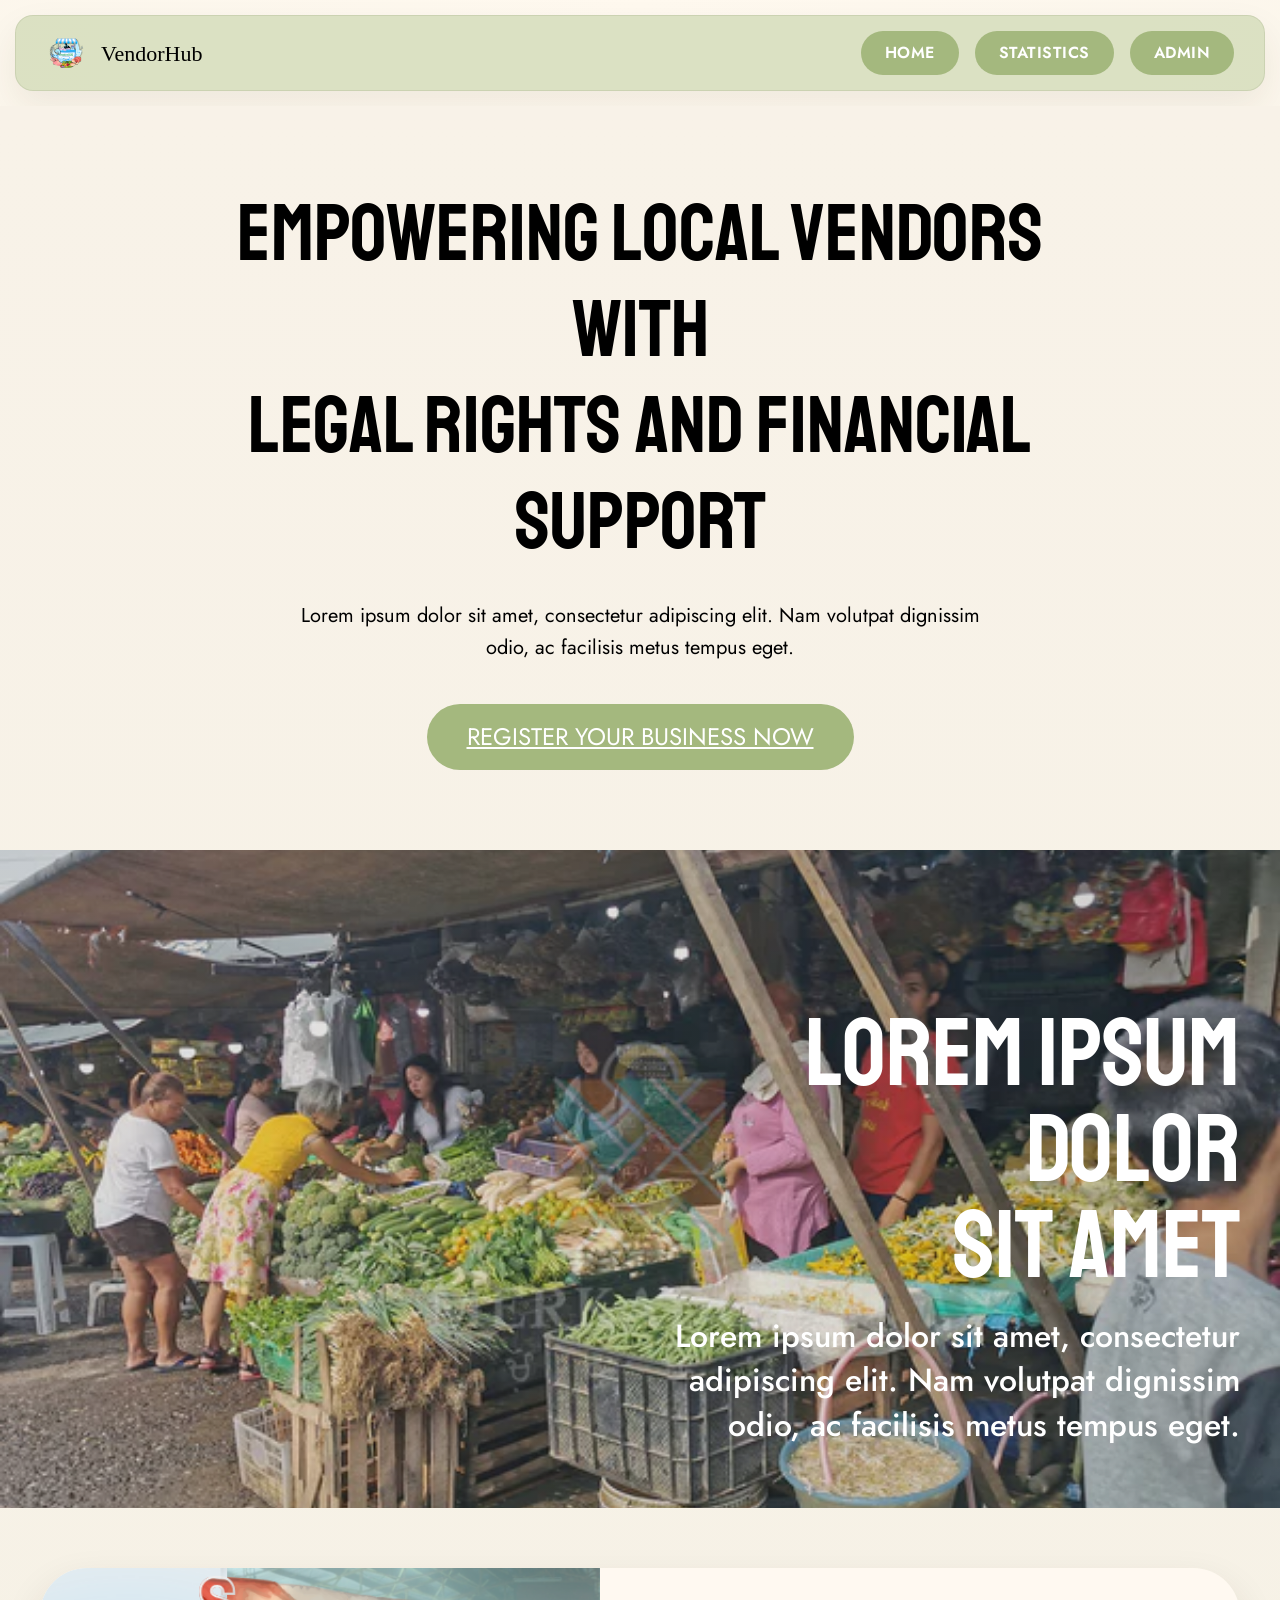
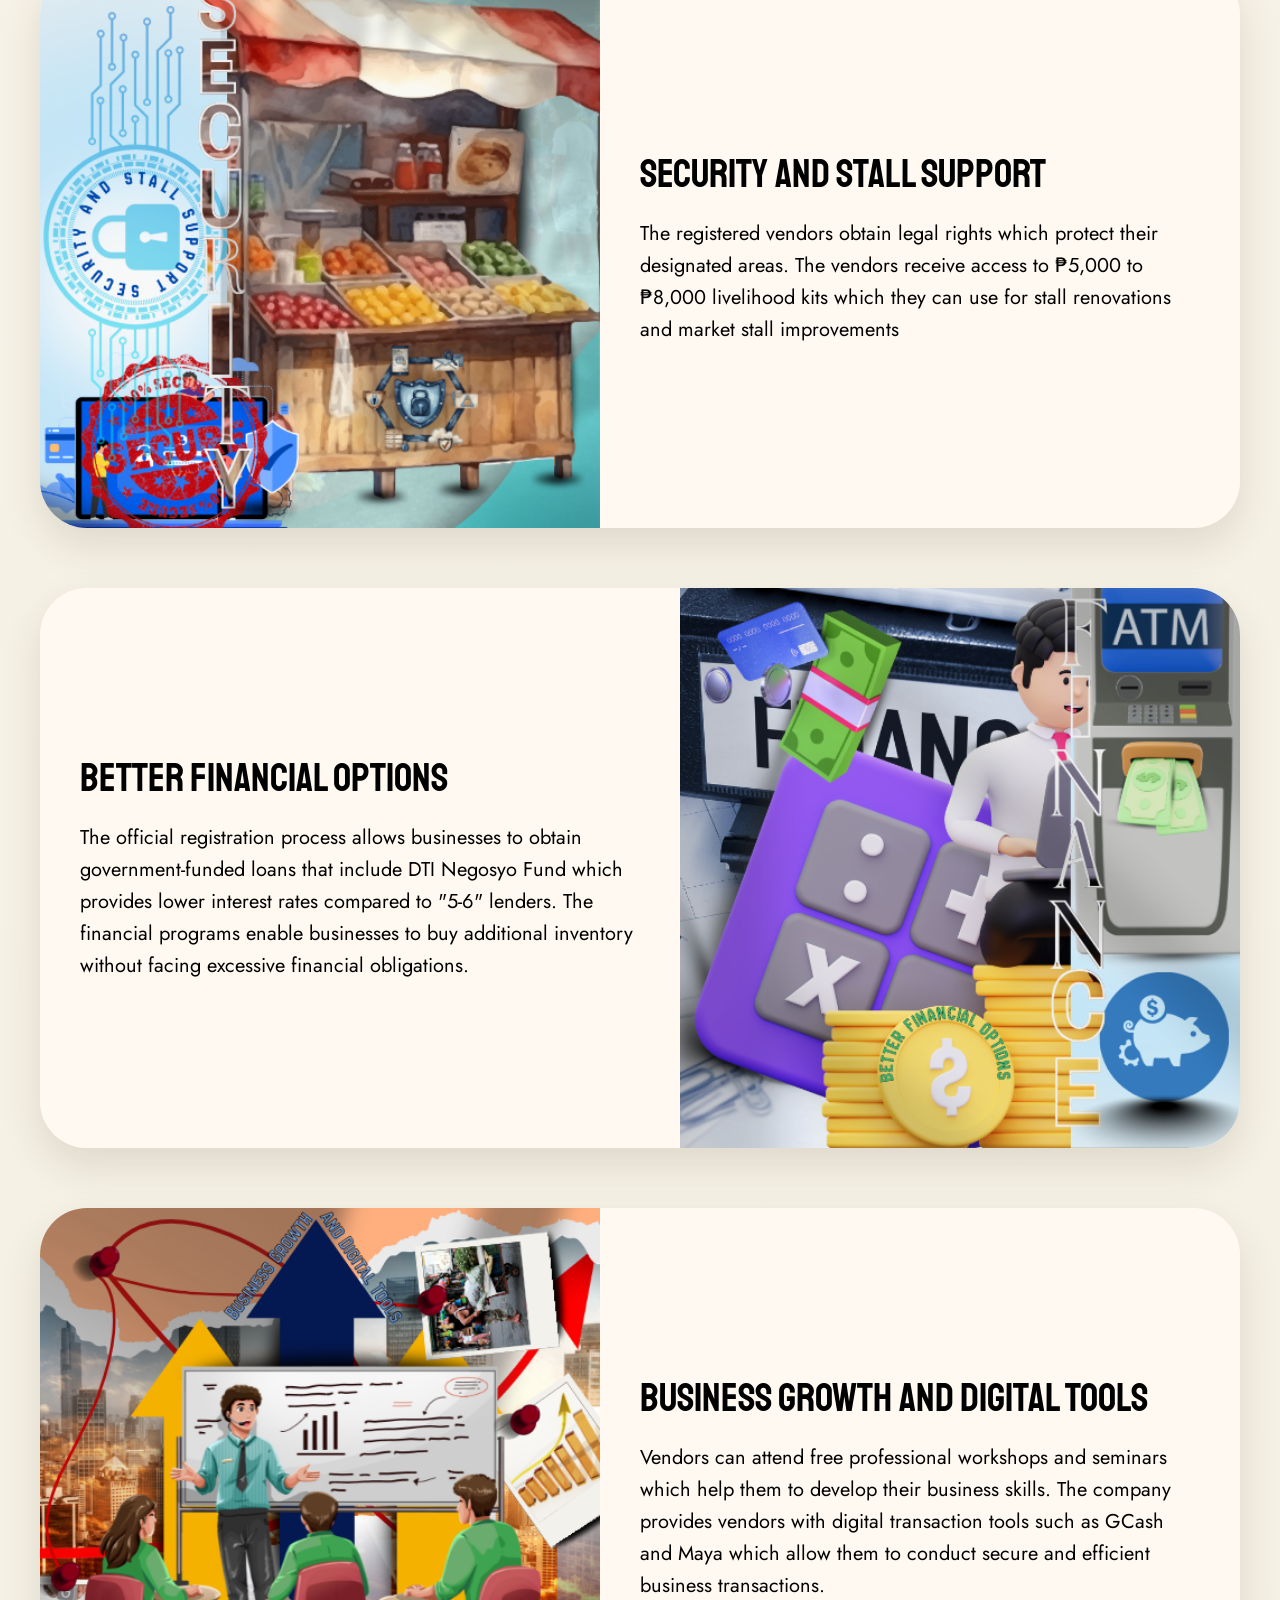
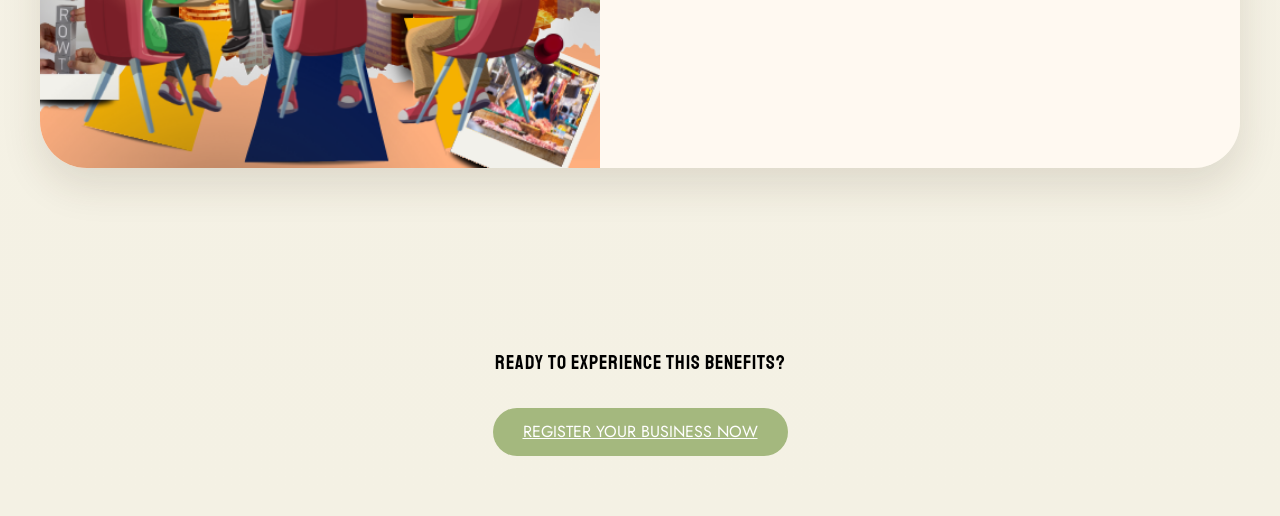
==== commit f2f73649: "chore: refactor codes and fix design" ====
--- a/index.html
+++ b/index.html
@@ -9,8 +9,14 @@
 </head>
 <body>
     <div class="top-header">
-        <div class="logo-placeholder"></div>
+        <img src="assets/logo.svg" alt="VendorHub logo" class="logo-placeholder">
         <h2>VendorHub</h2>
+        <div class="nav-spacer"></div>
+        <nav class="top-nav">
+            <a href="index.html" class="nav-link nav-active">Home</a>
+            <a href="statistics.html" class="nav-link nav-active">Statistics</a>
+            <a href="api/admin_files.php" class="nav-link nav-active">Admin</a>
+        </nav>
     </div>
 
     <div class="landing-page">
@@ -67,7 +73,6 @@
             </div>
         </div>
 
-        <!-- Bottom CTA Section -->
         <div class="bottom-cta">
             <p>READY TO EXPERIENCE THIS BENEFITS?</p>
             <a href="pvrs.html" class="cta-button-secondary">REGISTER YOUR BUSINESS NOW</a>
--- a/styles.css
+++ b/styles.css
@@ -14,17 +14,24 @@
 
 /* CSS Variables */
 :root {
-    --bg-main: #f8f9fa;
+    --bg-main: #f5f1e6;
     --bg-light: #f3f5e2;
+    --surface: rgba(255, 250, 242, 0.95);
+    --surface-strong: #fff7ea;
+    --surface-border: #dccfb7;
+    --shadow-soft: 0 16px 36px rgba(59, 48, 24, 0.08);
     --top-header-bg: #d7debe;
     --form-bg: #fef9e6;
-    --btn-bg: #cfe6d6;
-    --stepper-bg: #f4ecec;
+    --btn-bg: #d6e8d0;
+    --stepper-bg: #f2e9e0;
     --circle-inactive: #b5b5b5;
     --circle-active: #8dc18b;
     --text-color: #000000;
     --accent-green: #a4b87e;
     --accent-green-hover: #94a36a;
+    --accent-olive: #2f5d50;
+    --accent-sand: #d08c3f;
+    --text-muted: rgba(0, 0, 0, 0.65);
     --font-heading: "Segoe UI", Arial, sans-serif;
     --font-serif: Georgia, 'Times New Roman', Times, serif;
     --font-display: "Staatliches", sans-serif;
@@ -36,32 +43,76 @@
     margin: 0;
     color: var(--text-color);
     font-family: var(--font-heading);
+    line-height: 1.5;
+    background: radial-gradient(circle at top, #fff9ef 0%, var(--bg-main) 58%);
+    -webkit-font-smoothing: antialiased;
+    text-rendering: optimizeLegibility;
 }
 
 /* Top Header Bar - Shared */
 .top-header {
-    background-color: var(--top-header-bg);
+    background: rgba(215, 222, 190, 0.9);
+    border: 1px solid rgba(147, 160, 120, 0.22);
+    box-shadow: var(--shadow-soft);
     padding: 15px 30px;
     display: flex;
     align-items: center;
     gap: 15px;
-    border-radius: 15px;
+    border-radius: 18px;
     margin: 15px;
 }
 
 .logo-placeholder {
     width: 40px;
     height: 40px;
-    background-color: white;
-    border-radius: 8px;
+    border-radius: 10px;
+    display: block;
+    object-fit: contain;
 }
 
 .top-header h2,
 .top-header-name {
     margin: 0;
+    font-family: "Staatliches";
     font-family: var(--font-serif);
     font-weight: normal;
     font-size: 22px;
+}
+
+/* Top Navigation Styling */
+.nav-spacer {
+    flex: 1;
+}
+
+.top-nav {
+    display: flex;
+    gap: 16px;
+    align-items: center;
+}
+
+.nav-link {
+    font-family: var(--font-sans);
+    font-size: 16px;
+    font-weight: 600;
+    color: white;
+    text-decoration: none;
+    padding: 10px 24px;
+    border-radius: 25px;
+    transition: all 0.3s ease;
+    background-color: var(--accent-green);
+    border: none;
+    cursor: pointer;
+    text-transform: uppercase;
+    letter-spacing: 0.5px;
+}
+
+.nav-link:hover {
+    background-color: var(--accent-green-hover);
+    transform: translateY(-2px);
+}
+
+.nav-link.nav-active {
+    background-color: var(--accent-green);
 }
 
 /* Standard Input Styling */
@@ -73,14 +124,24 @@
 input[type="file"] {
     width: 100%;
     padding: 12px 15px;
-    border: none;
-    border-radius: 8px;
-    background-color: #ffffff;
+    border: 1px solid #dfd3be;
+    border-radius: 12px;
+    background-color: #fffcf6;
     font-size: 14px;
     box-sizing: border-box;
-    font-family: Arial, sans-serif;
+    font-family: var(--font-sans);
+    color: var(--text-color);
+    box-shadow: inset 0 1px 0 rgba(255, 255, 255, 0.6);
 }
 
 input::placeholder {
     color: #b5b5b5;
 }
+
+a {
+    color: var(--accent-olive);
+}
+
+a:hover {
+    color: var(--accent-green-hover);
+}
--- a/homepage.css
+++ b/homepage.css
@@ -3,7 +3,7 @@
    ============================================ */
 
 .landing-page {
-    background-color: #f3f5e2;
+    background: linear-gradient(180deg, #f8f2e8 0%, #f4f1e4 100%);
     width: 100%;
     min-height: 100vh;
 }
@@ -30,7 +30,7 @@
     position: absolute;
     width: 100%;
     height: 100%;
-    background: linear-gradient(-90deg, rgba(0, 0, 0, 0.2) 0%, rgba(102, 102, 102, 0.2) 50%);
+    background: linear-gradient(-90deg, rgba(26, 42, 34, 0.22) 0%, rgba(102, 102, 102, 0.18) 50%);
     top: 0;
     left: 0;
     z-index: 1;
@@ -46,7 +46,7 @@
 }
 
 .hero-title {
-    font-family: "Staatliches", sans-serif;
+    font-family: var(--font-display);
     font-size: 96px;
     font-weight: normal;
     color: white;
@@ -56,7 +56,7 @@
 }
 
 .hero-subtitle {
-    font-family: "Jost", "Segoe UI", sans-serif;
+    font-family: var(--font-sans);
     font-size: 32px;
     font-weight: 500;
     color: white;
@@ -68,11 +68,11 @@
 .headline-section {
     padding: 80px 40px;
     text-align: center;
-    background-color: #f3f5e2;
+    background-color: transparent;
 }
 
 .main-headline {
-    font-family: "Staatliches", sans-serif;
+    font-family: var(--font-display);
     font-size: 80px;
     font-weight: normal;
     color: #000;
@@ -85,7 +85,7 @@
 }
 
 .subtitle-text {
-    font-family: "Jost", "Segoe UI", sans-serif;
+    font-family: var(--font-sans);
     font-size: 20px;
     font-weight: normal;
     color: #000;
@@ -97,7 +97,7 @@
 }
 
 .cta-button {
-    background-color: #a4b87e;
+    background-color: var(--accent-green);
     color: white;
     padding: 15px 40px;
     border: none;
@@ -112,7 +112,7 @@
 }
 
 .cta-button:hover {
-    background-color: #94a36a;
+    background-color: var(--accent-green-hover);
     transform: scale(1.05);
 }
 
@@ -123,7 +123,7 @@
 /* Cards Container */
 .cards-container {
     padding: 60px 40px;
-    background-color: #f3f5e2;
+    background-color: transparent;
     max-width: 1440px;
     margin: 0 auto;
 }
@@ -133,10 +133,10 @@
     align-items: center;
     gap: 0;
     margin-bottom: 60px;
-    background-color: #fefae0;
+    background: rgba(255, 250, 242, 0.96);
     border-radius: 47px;
     padding: 0;
-    box-shadow: 0px 0px 38px 3px rgba(0, 0, 0, 0.25);
+    box-shadow: 0 18px 40px rgba(54, 44, 20, 0.12);
     min-height: 399px;
     overflow: hidden;
 }
@@ -161,7 +161,7 @@
 }
 
 .card-content h3 {
-    font-family: "Julius Sans One", sans-serif;
+    font-family: var(--font-display);
     font-size: 40px;
     font-weight: normal;
     color: #000;
@@ -170,7 +170,7 @@
 }
 
 .card-content p {
-    font-family: "Julius Sans One", sans-serif;
+    font-family: var(--font-sans);
     font-size: 20px;
     font-weight: normal;
     color: #000;
@@ -191,11 +191,11 @@
 .bottom-cta {
     text-align: center;
     padding: 60px 40px;
-    background-color: #f3f5e2;
+    background-color: transparent;
 }
 
 .bottom-cta p {
-    font-family: "Julius Sans One", sans-serif;
+    font-family: var(--font-display);
     font-size: 20px;
     font-weight: normal;
     color: #000;
@@ -205,7 +205,7 @@
 }
 
 .cta-button-secondary {
-    background-color: #a4b87e;
+    background-color: var(--accent-green);
     color: white;
     padding: 12px 30px;
     border: none;
@@ -220,7 +220,7 @@
 }
 
 .cta-button-secondary:hover {
-    background-color: #94a36a;
+    background-color: var(--accent-green-hover);
     transform: scale(1.05);
 }
 
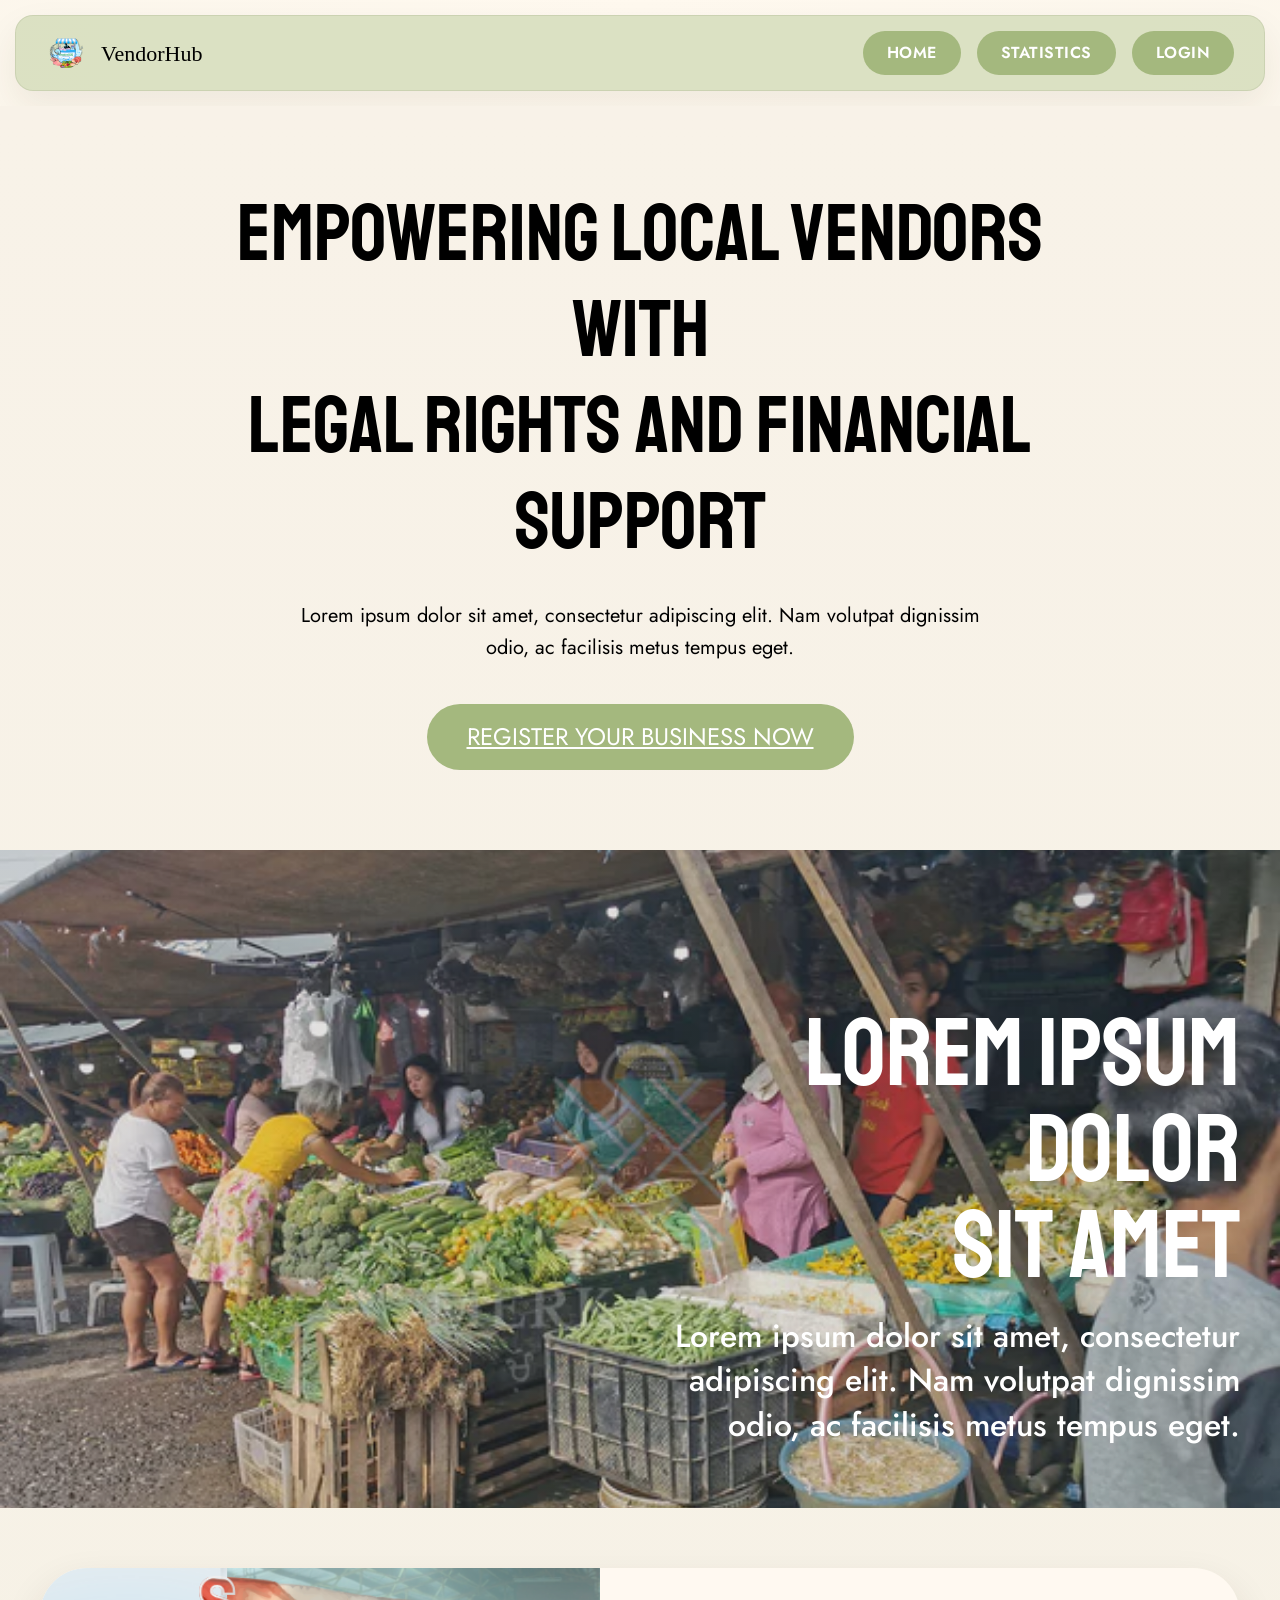
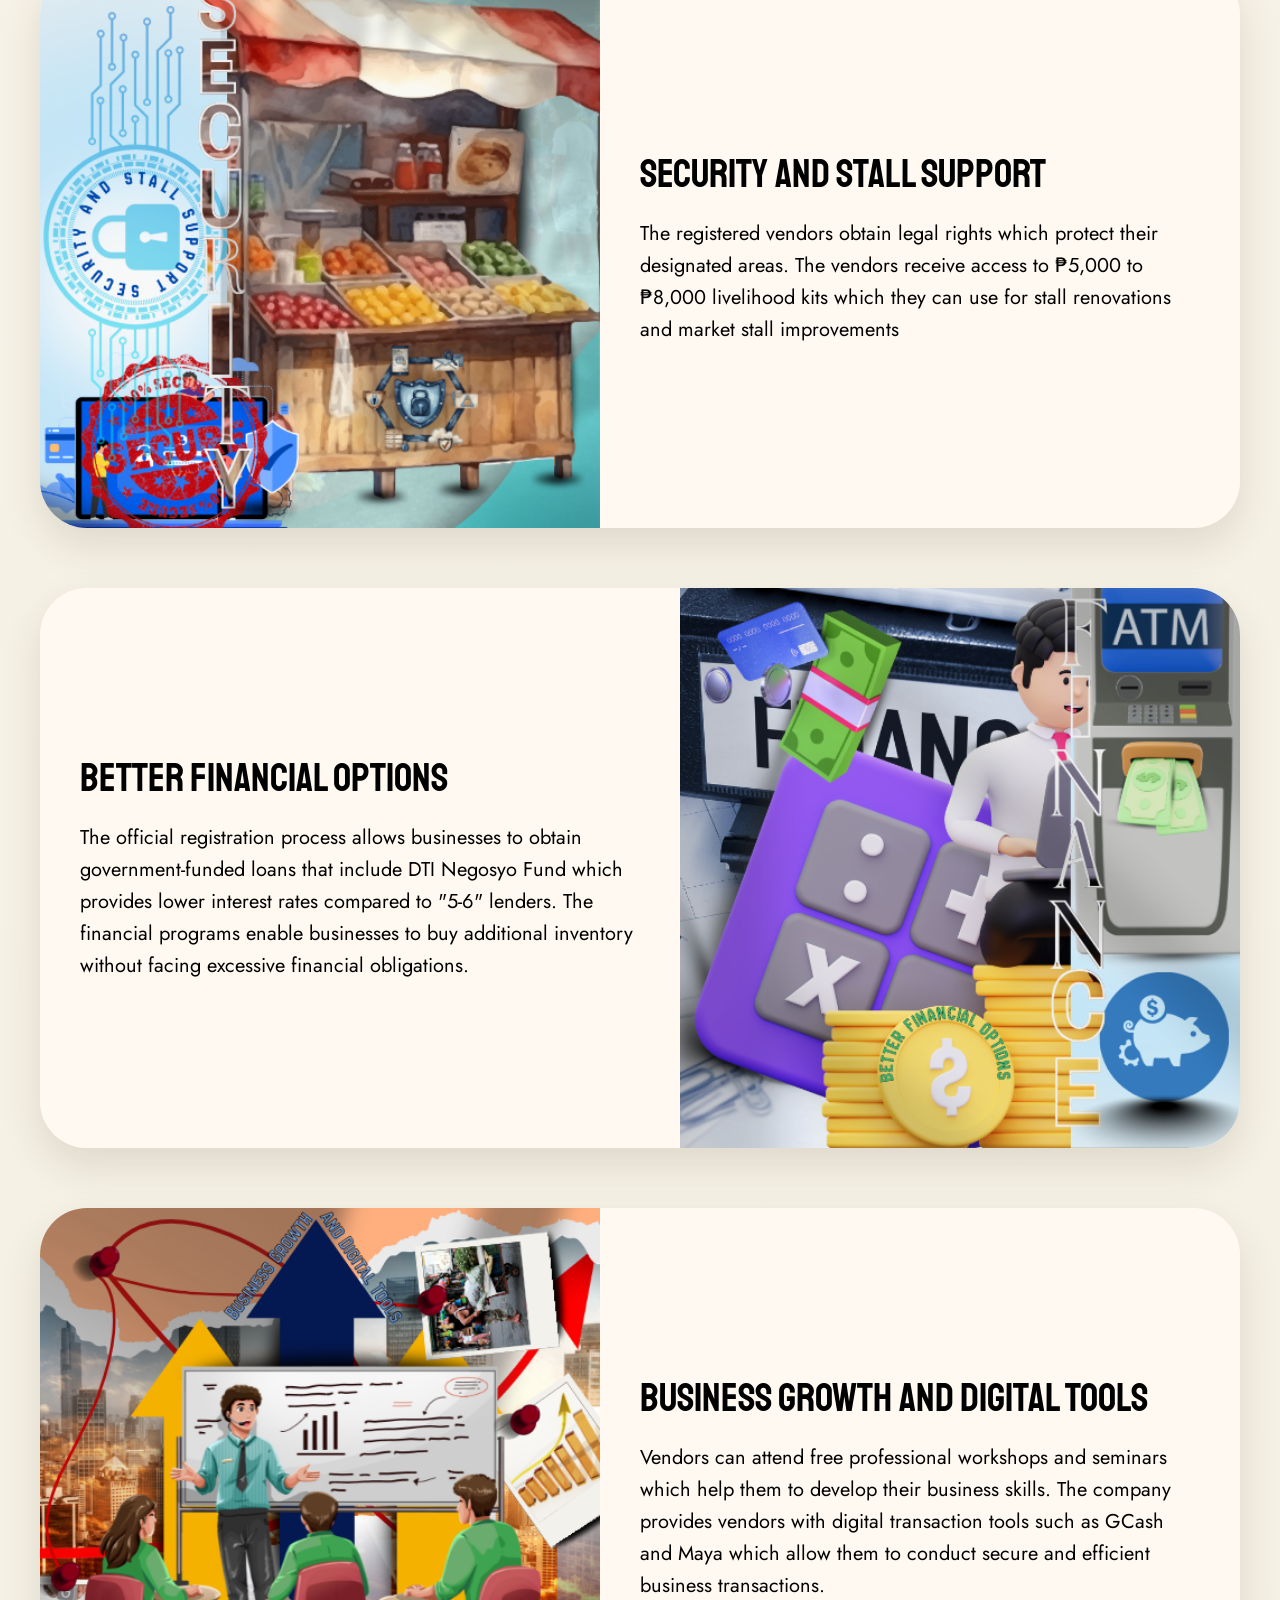
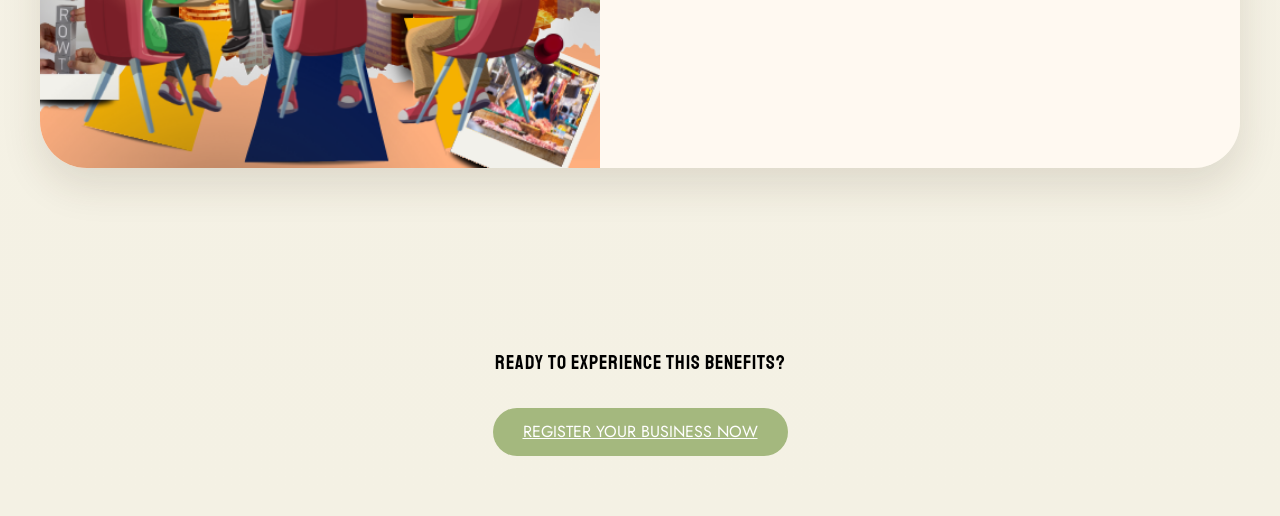
==== commit bf255cbe: "push latest changes" ====
--- a/index.html
+++ b/index.html
@@ -8,14 +8,23 @@
     <link rel="stylesheet" href="homepage.css">
 </head>
 <body>
+    <script>
+        const params = new URLSearchParams(window.location.search);
+        if (params.get('auth') === 'denied') {
+            alert('Only authorized personnel are allowed.');
+            params.delete('auth');
+            const nextUrl = params.toString() ? `${window.location.pathname}?${params.toString()}` : window.location.pathname;
+            window.history.replaceState({}, '', nextUrl);
+        }
+    </script>
     <div class="top-header">
         <img src="assets/logo.svg" alt="VendorHub logo" class="logo-placeholder">
         <h2>VendorHub</h2>
         <div class="nav-spacer"></div>
         <nav class="top-nav">
             <a href="index.html" class="nav-link nav-active">Home</a>
-            <a href="statistics.html" class="nav-link nav-active">Statistics</a>
-            <a href="api/admin_files.php" class="nav-link nav-active">Admin</a>
+            <a href="statistics.html" class="nav-link">Statistics</a>
+            <a href="login.html" class="nav-link">Login</a>
         </nav>
     </div>
 
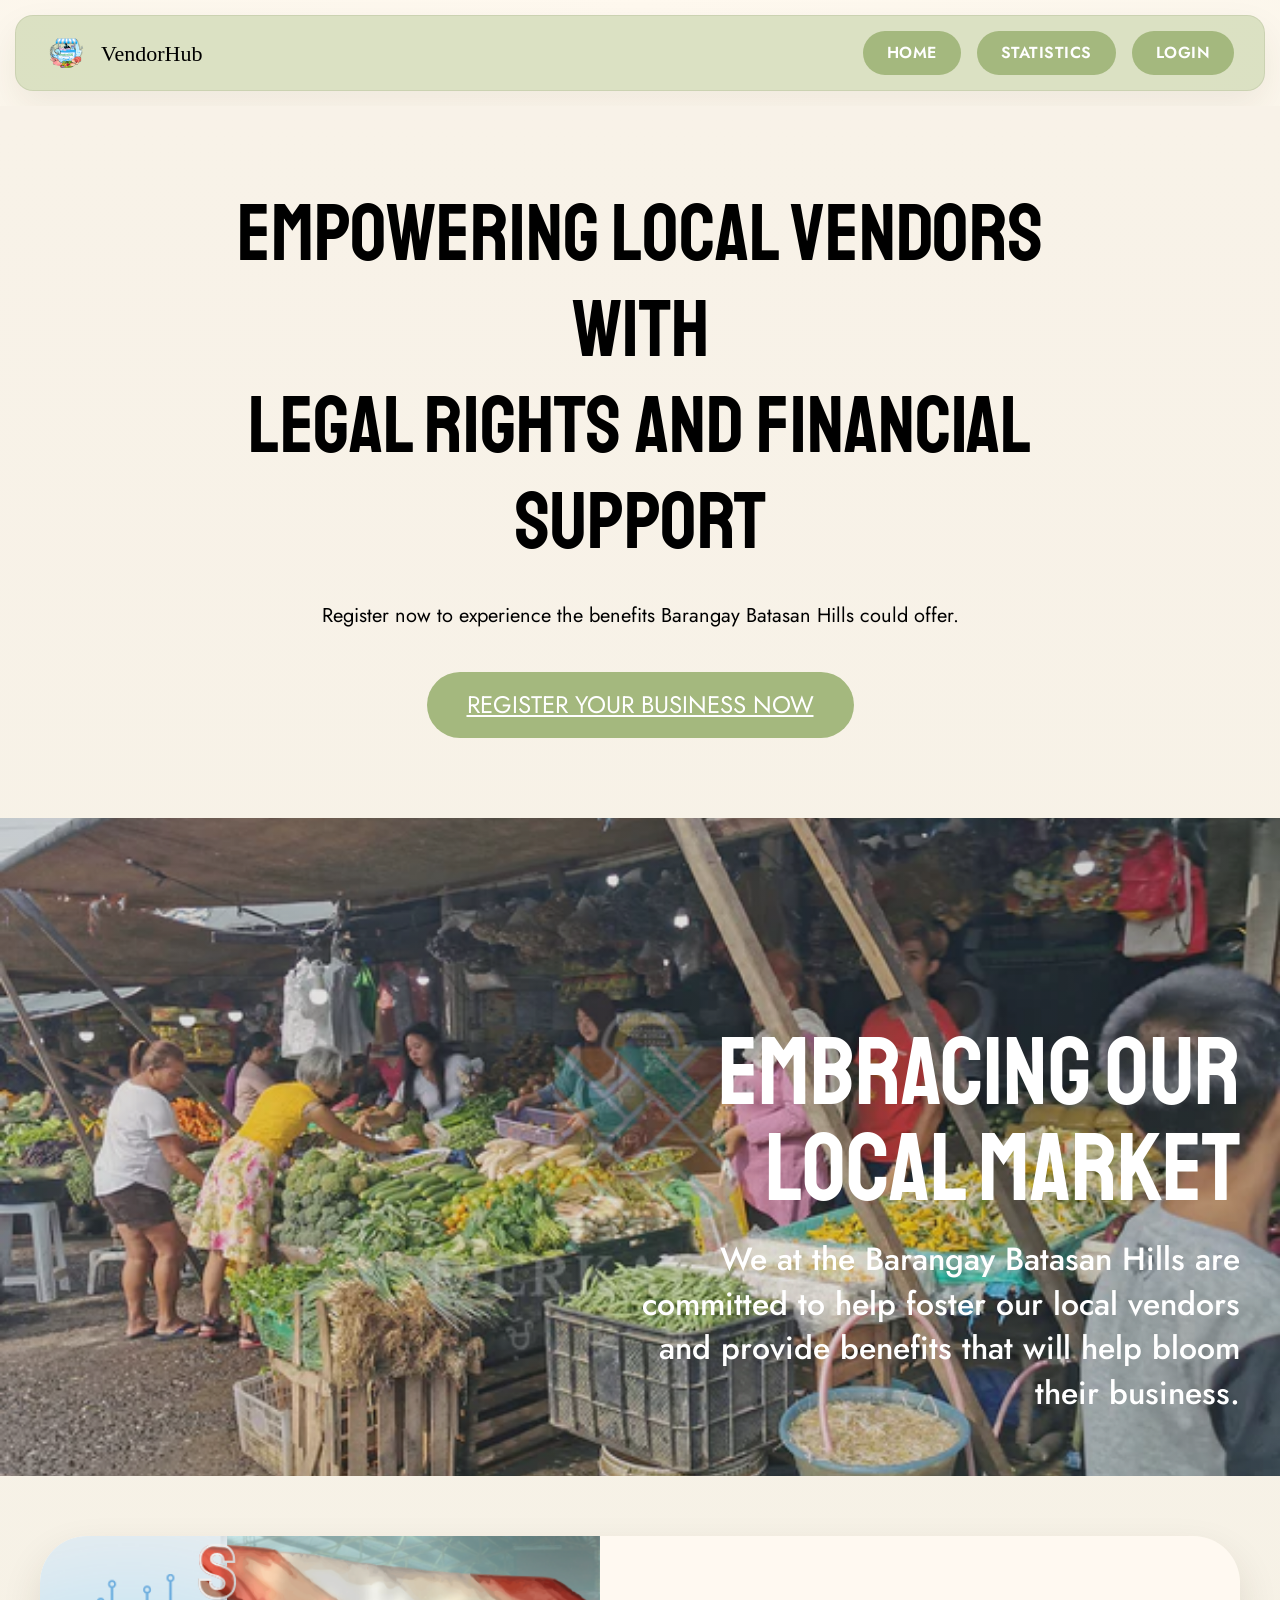
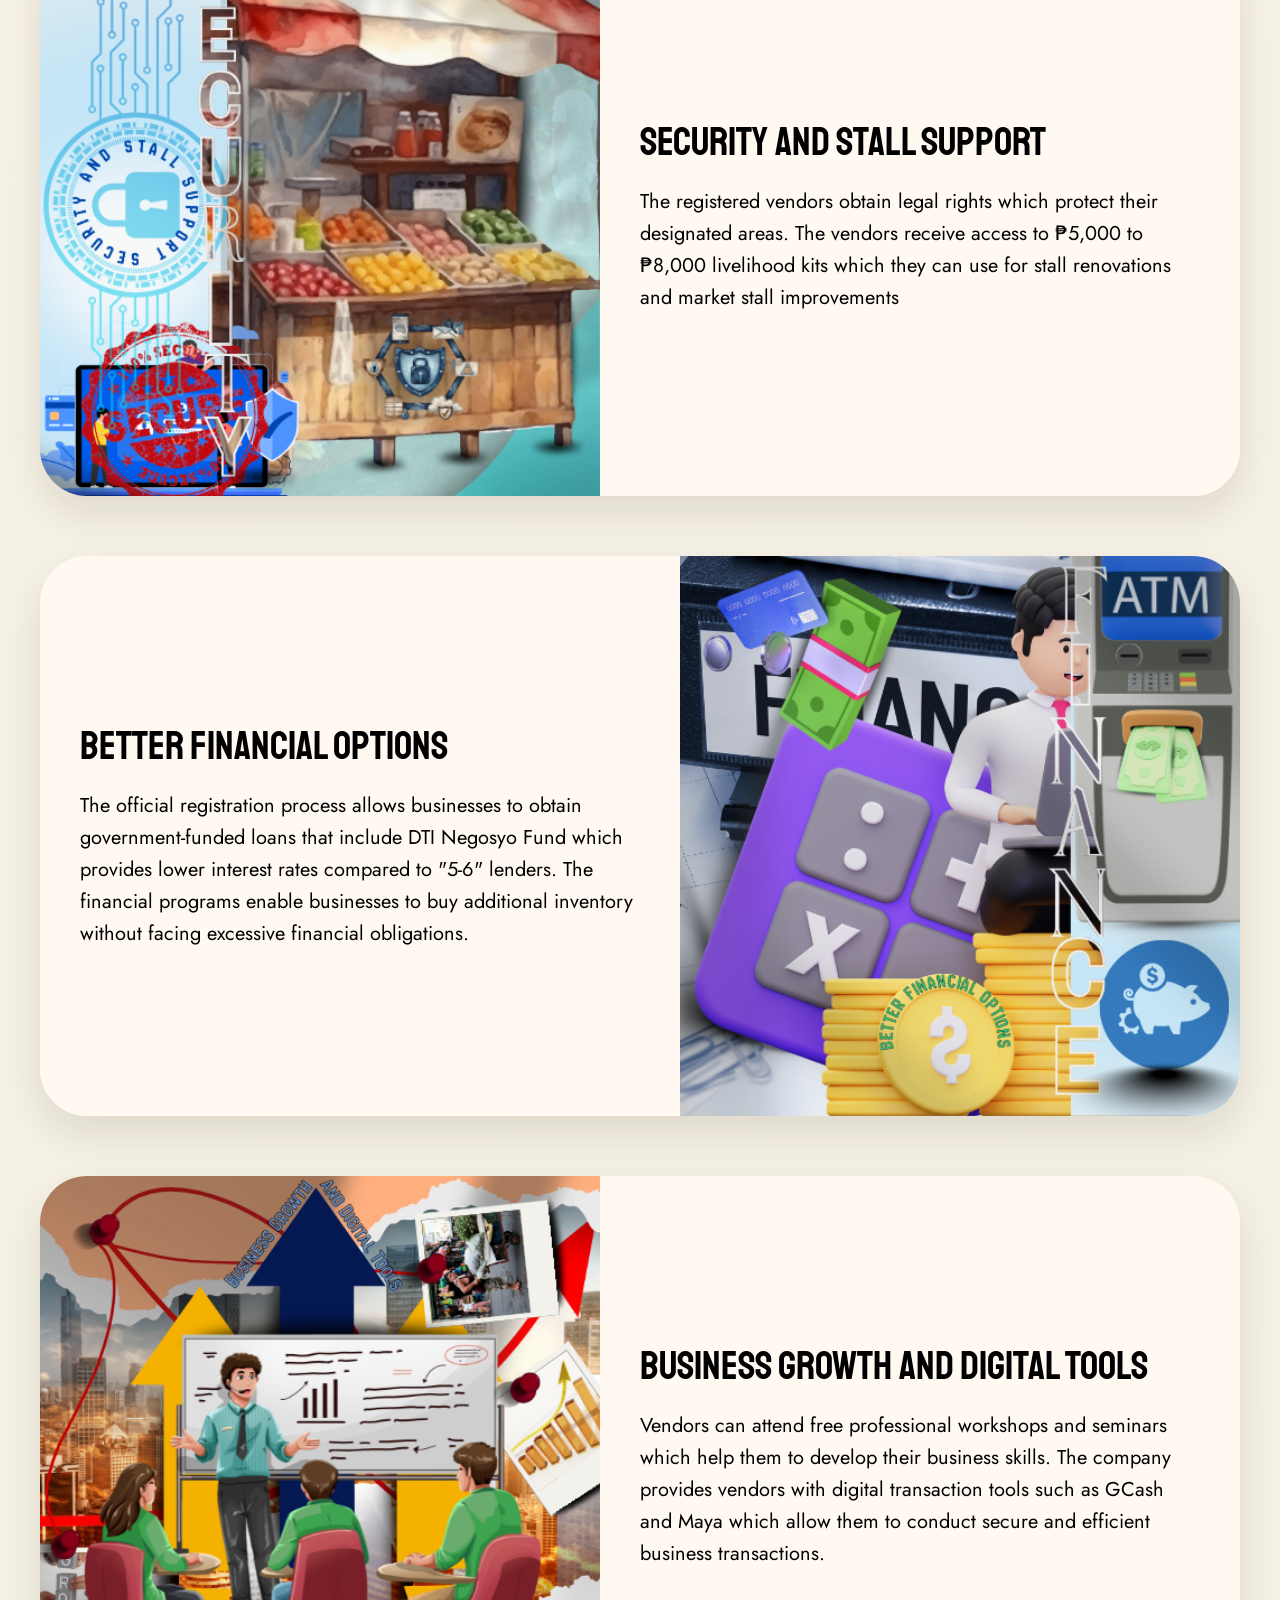
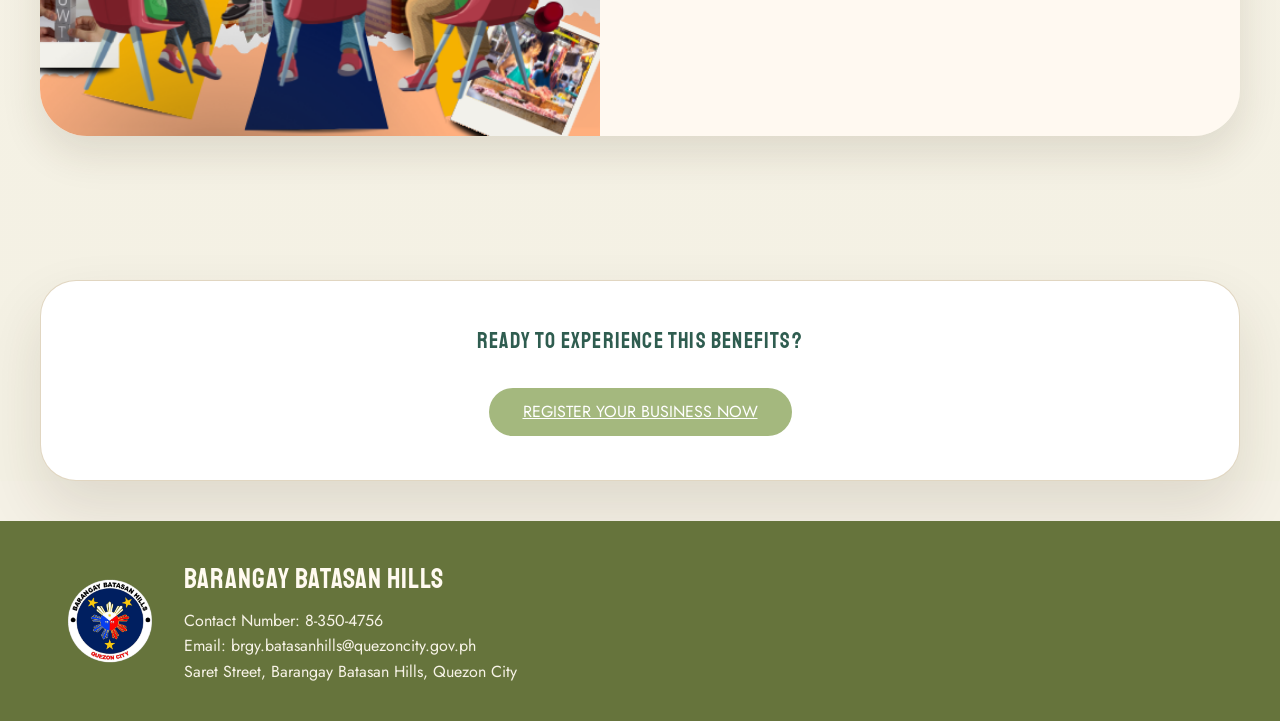
==== commit 98e15880: "feat: push complete homepage" ====
--- a/index.html
+++ b/index.html
@@ -31,7 +31,7 @@
     <div class="landing-page">
         <div class="headline-section">
             <h1 class="main-headline">Empowering Local Vendors with <br>Legal Rights and Financial Support</h1>
-            <p class="subtitle-text">Lorem ipsum dolor sit amet, consectetur adipiscing elit. Nam volutpat dignissim odio, ac facilisis metus tempus eget.</p>
+            <p class="subtitle-text">Register now to experience the benefits Barangay Batasan Hills could offer.</p>
             <a href="pvrs.html" class="cta-button">REGISTER YOUR BUSINESS NOW</a>
         </div>
 
@@ -39,8 +39,8 @@
             <div class="hero-overlay"></div>
             <img src="assets/pic2.png" alt="Vendor Market" class="hero-image">
             <div class="hero-content">
-                <h1 class="hero-title">LOREM IPSUM DOLOR<br>SIT AMET</h1>
-                <p class="hero-subtitle">Lorem ipsum dolor sit amet, consectetur adipiscing elit. Nam volutpat dignissim odio, ac facilisis metus tempus eget.</p>
+                <h1 class="hero-title">EMBRACING OUR<br>LOCAL MARKET</h1>
+                <p class="hero-subtitle">We at the Barangay Batasan Hills are committed to help foster our local vendors and provide benefits that will help bloom their business.</p>
             </div>
         </div>
 
@@ -88,6 +88,18 @@
         </div>
     </div>
 
+    <footer class="site-footer">
+        <div class="footer-brand">
+            <img src="assets/logo_brgy.png" alt="Barangay Batasan Hills logo" class="footer-logo">
+        </div>
+        <div class="footer-contact">
+            <p class="footer-title">Barangay Batasan Hills</p>
+            <p>Contact Number: 8-350-4756</p>
+            <p>Email: brgy.batasanhills@quezoncity.gov.ph</p>
+            <p>Saret Street, Barangay Batasan Hills, Quezon City</p>
+        </div>
+    </footer>
+
     <script src="pvrs.js"></script>
 </body>
 </html>
--- a/homepage.css
+++ b/homepage.css
@@ -189,27 +189,34 @@
 
 /* Bottom CTA Section */
 .bottom-cta {
+    /* full-bleed style with inner safe margins */
+    width: calc(100% - 80px);
+    max-width: none;
+    margin: 24px 40px;
+    padding: 44px 32px;
     text-align: center;
-    padding: 60px 40px;
-    background-color: transparent;
+    background: #ffffff;
+    border: 1px solid rgba(220, 207, 183, 0.85);
+    border-radius: 36px;
+    box-shadow: 0 28px 60px rgba(54, 44, 20, 0.12);
 }
 
 .bottom-cta p {
     font-family: var(--font-display);
-    font-size: 20px;
-    font-weight: normal;
-    color: #000;
+    font-size: 22px;
+    font-weight: normal;
+    color: var(--accent-olive);
     margin: 0 0 30px 0;
     text-transform: uppercase;
-    letter-spacing: 1px;
+    letter-spacing: 1.2px;
 }
 
 .cta-button-secondary {
     background-color: var(--accent-green);
     color: white;
-    padding: 12px 30px;
+    padding: 12px 34px;
     border: none;
-    border-radius: 41px;
+    border-radius: 999px;
     font-size: 16px;
     font-family: "Jost", "Segoe UI", sans-serif;
     font-weight: normal;
@@ -226,6 +233,56 @@
 
 .cta-button-secondary:active {
     transform: scale(0.95);
+}
+
+/* Footer */
+.site-footer {
+    background: #66743c;
+    color: #fffaf0;
+    /* span full viewport width and sit at page bottom */
+    width: 100%;
+    margin: 40px 0 0 0;
+    padding: 36px 64px;
+    border-radius: 0;
+    box-shadow: inset 0 0 0 rgba(0,0,0,0);
+    display: grid;
+    grid-template-columns: auto 1fr;
+    gap: 28px;
+    align-items: center;
+    box-sizing: border-box;
+}
+
+.footer-brand {
+    display: flex;
+    align-items: center;
+    justify-content: center;
+    min-width: 92px;
+}
+
+.footer-logo {
+    width: 84px;
+    height: 84px;
+    object-fit: contain;
+    display: block;
+}
+
+.footer-contact {
+    font-family: var(--font-sans);
+    font-size: 16px;
+    line-height: 1.6;
+}
+
+.footer-title {
+    font-family: var(--font-display);
+    font-size: 28px;
+    letter-spacing: 1px;
+    margin: 0 0 6px 0;
+    text-transform: uppercase;
+}
+
+.footer-contact p:not(.footer-title) {
+    margin: 0;
+    color: rgba(255, 250, 240, 0.95);
 }
 
 /* Responsive Design */
@@ -255,6 +312,11 @@
     .hero-subtitle {
         font-size: 24px;
     }
+
+    .site-footer {
+        grid-template-columns: 1fr;
+        text-align: center;
+    }
 }
 
 @media (max-width: 600px) {
@@ -296,4 +358,27 @@
         right: 20px;
         bottom: 30px;
     }
+
+    .bottom-cta {
+        margin: 10px 20px 30px;
+        padding: 28px 20px;
+        border-radius: 24px;
+    }
+
+    .bottom-cta p {
+        font-size: 18px;
+    }
+
+    .site-footer {
+        margin: 0 20px 24px;
+        padding: 24px 20px;
+    }
+
+    .footer-title {
+        font-size: 22px;
+    }
+
+    .footer-contact {
+        font-size: 14px;
+    }
 }
